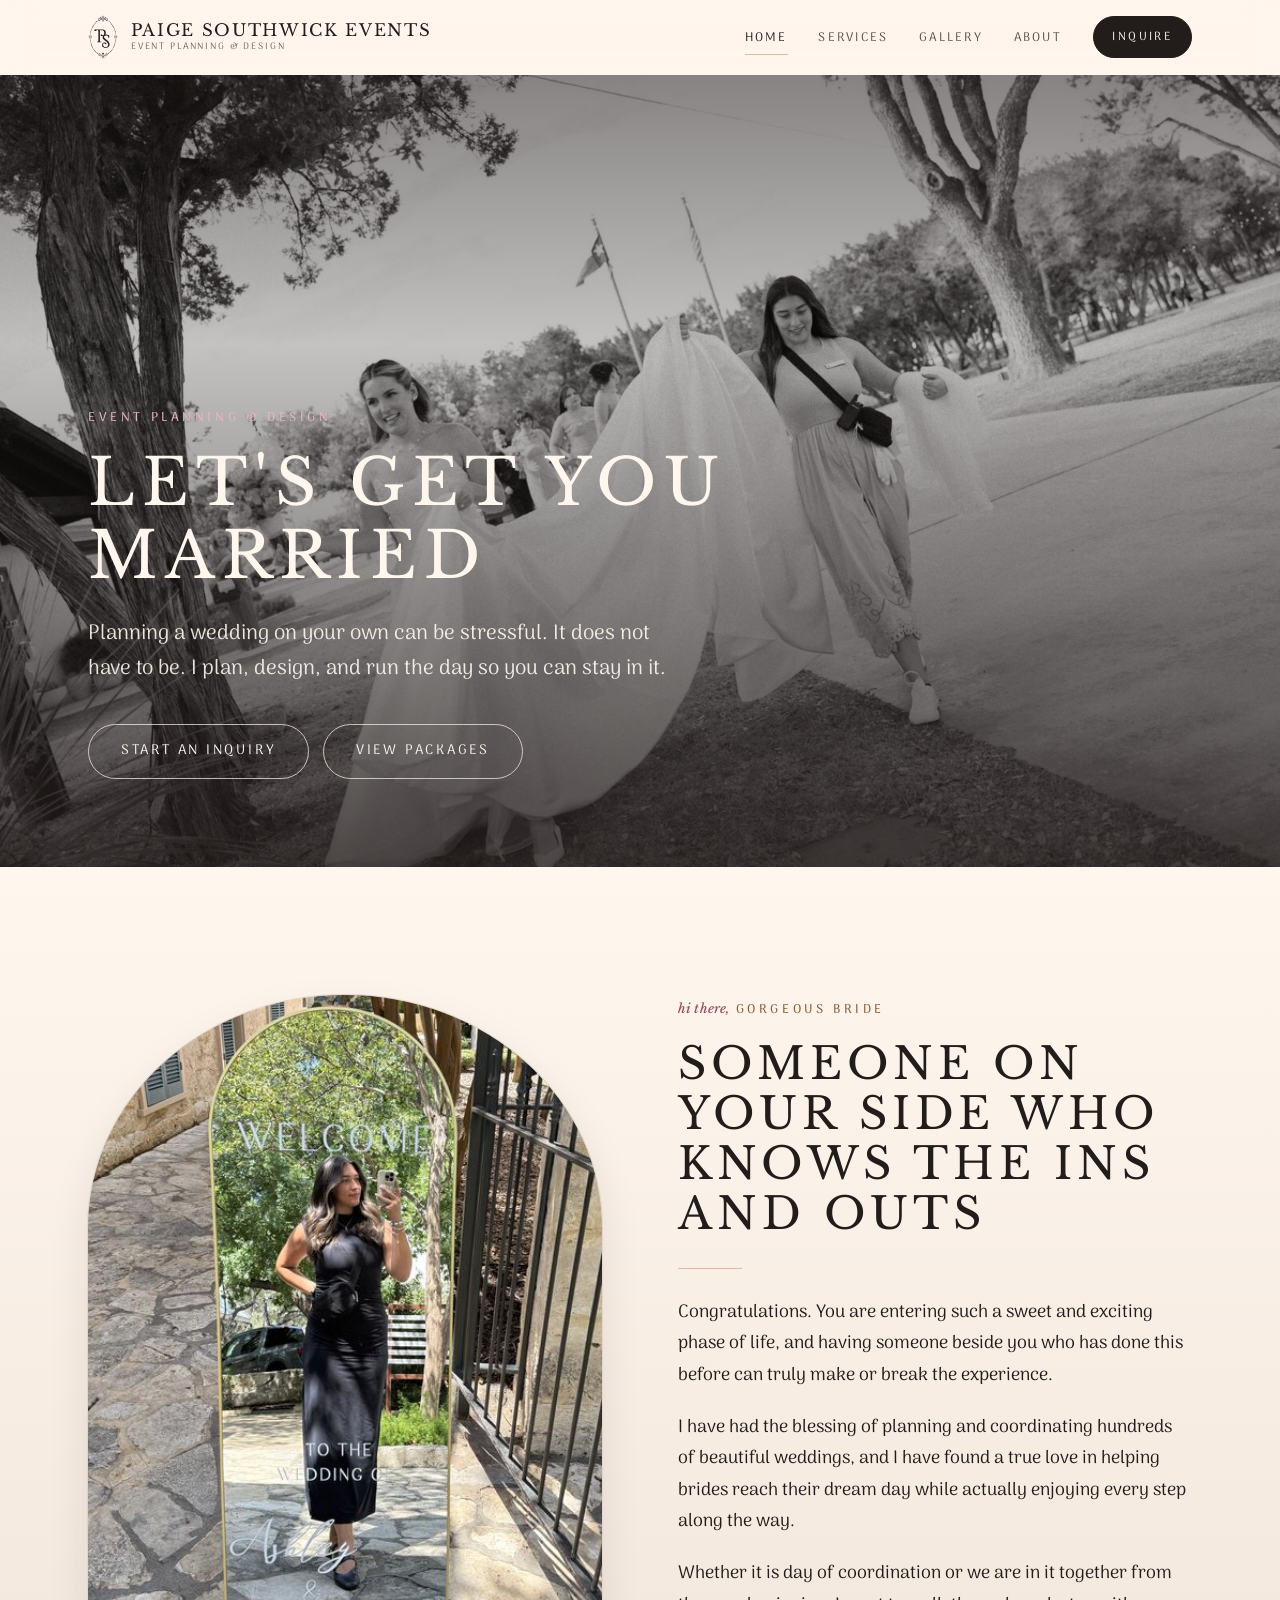
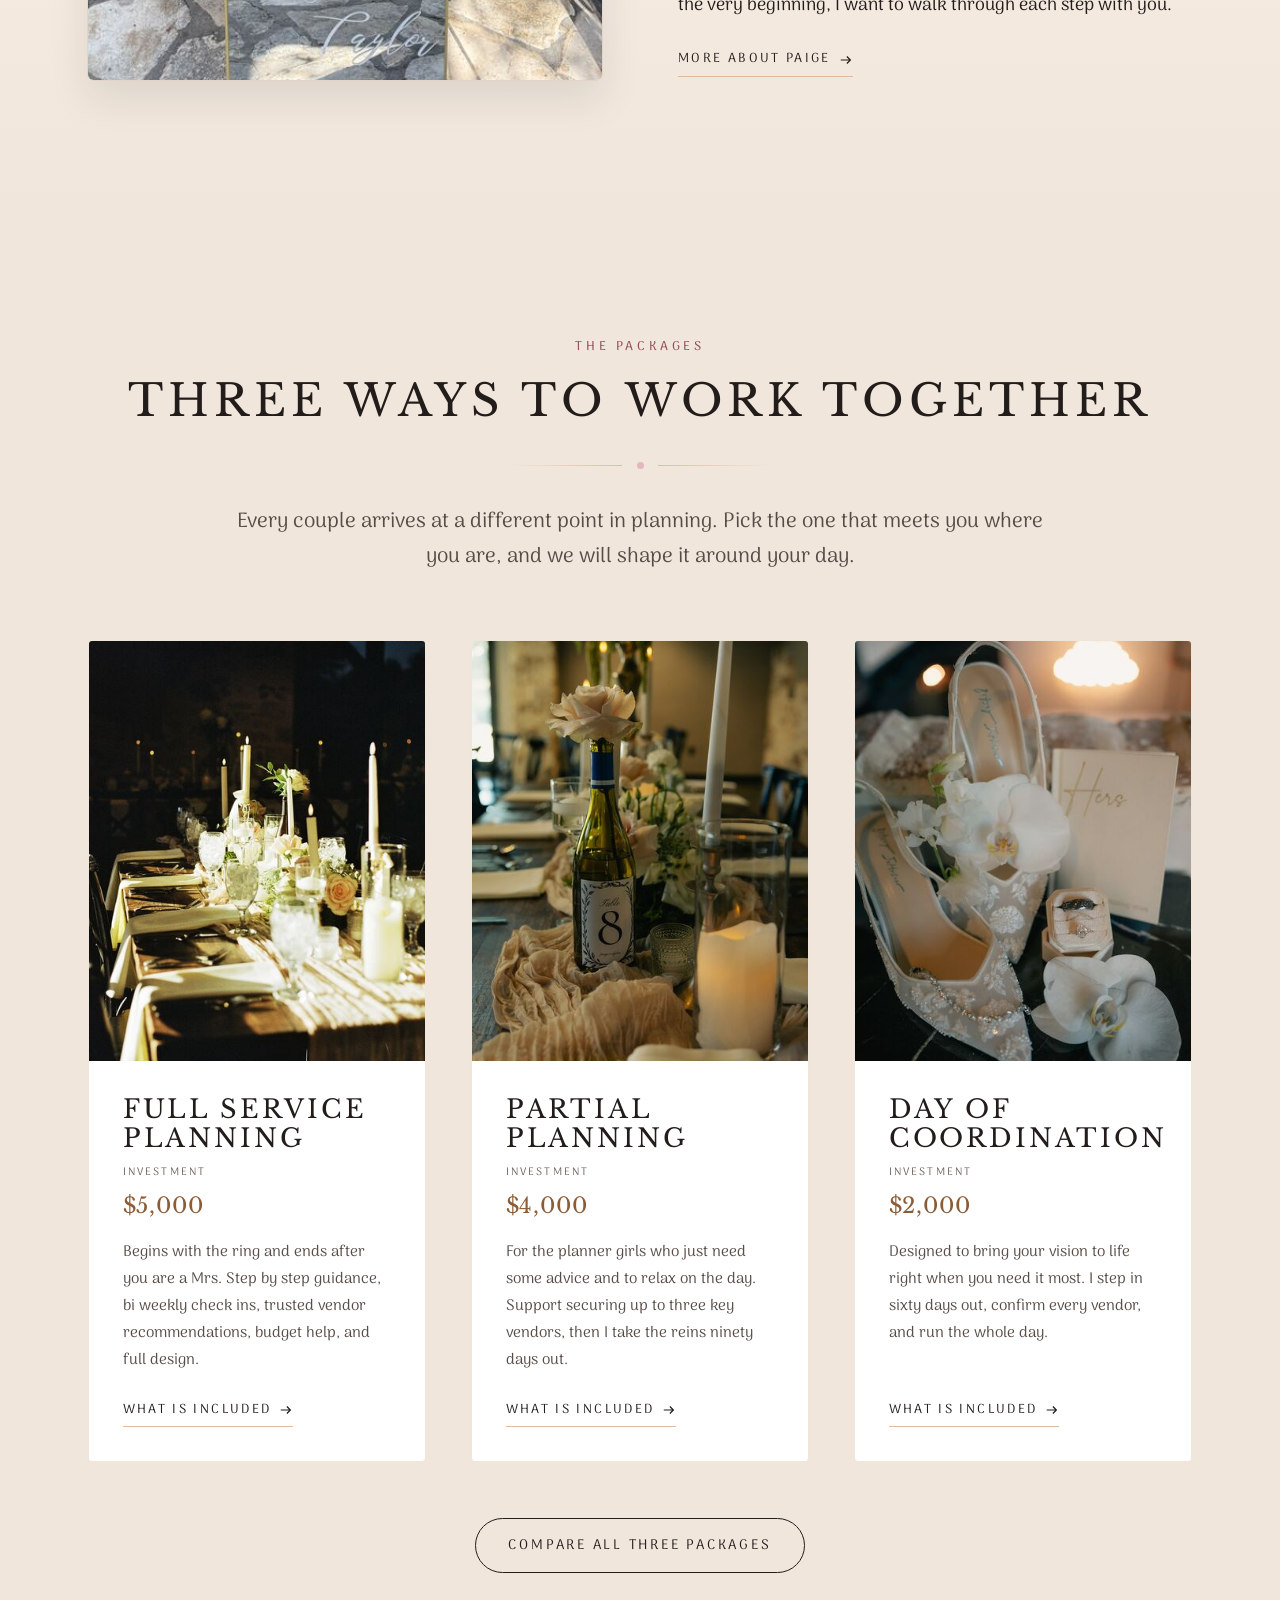
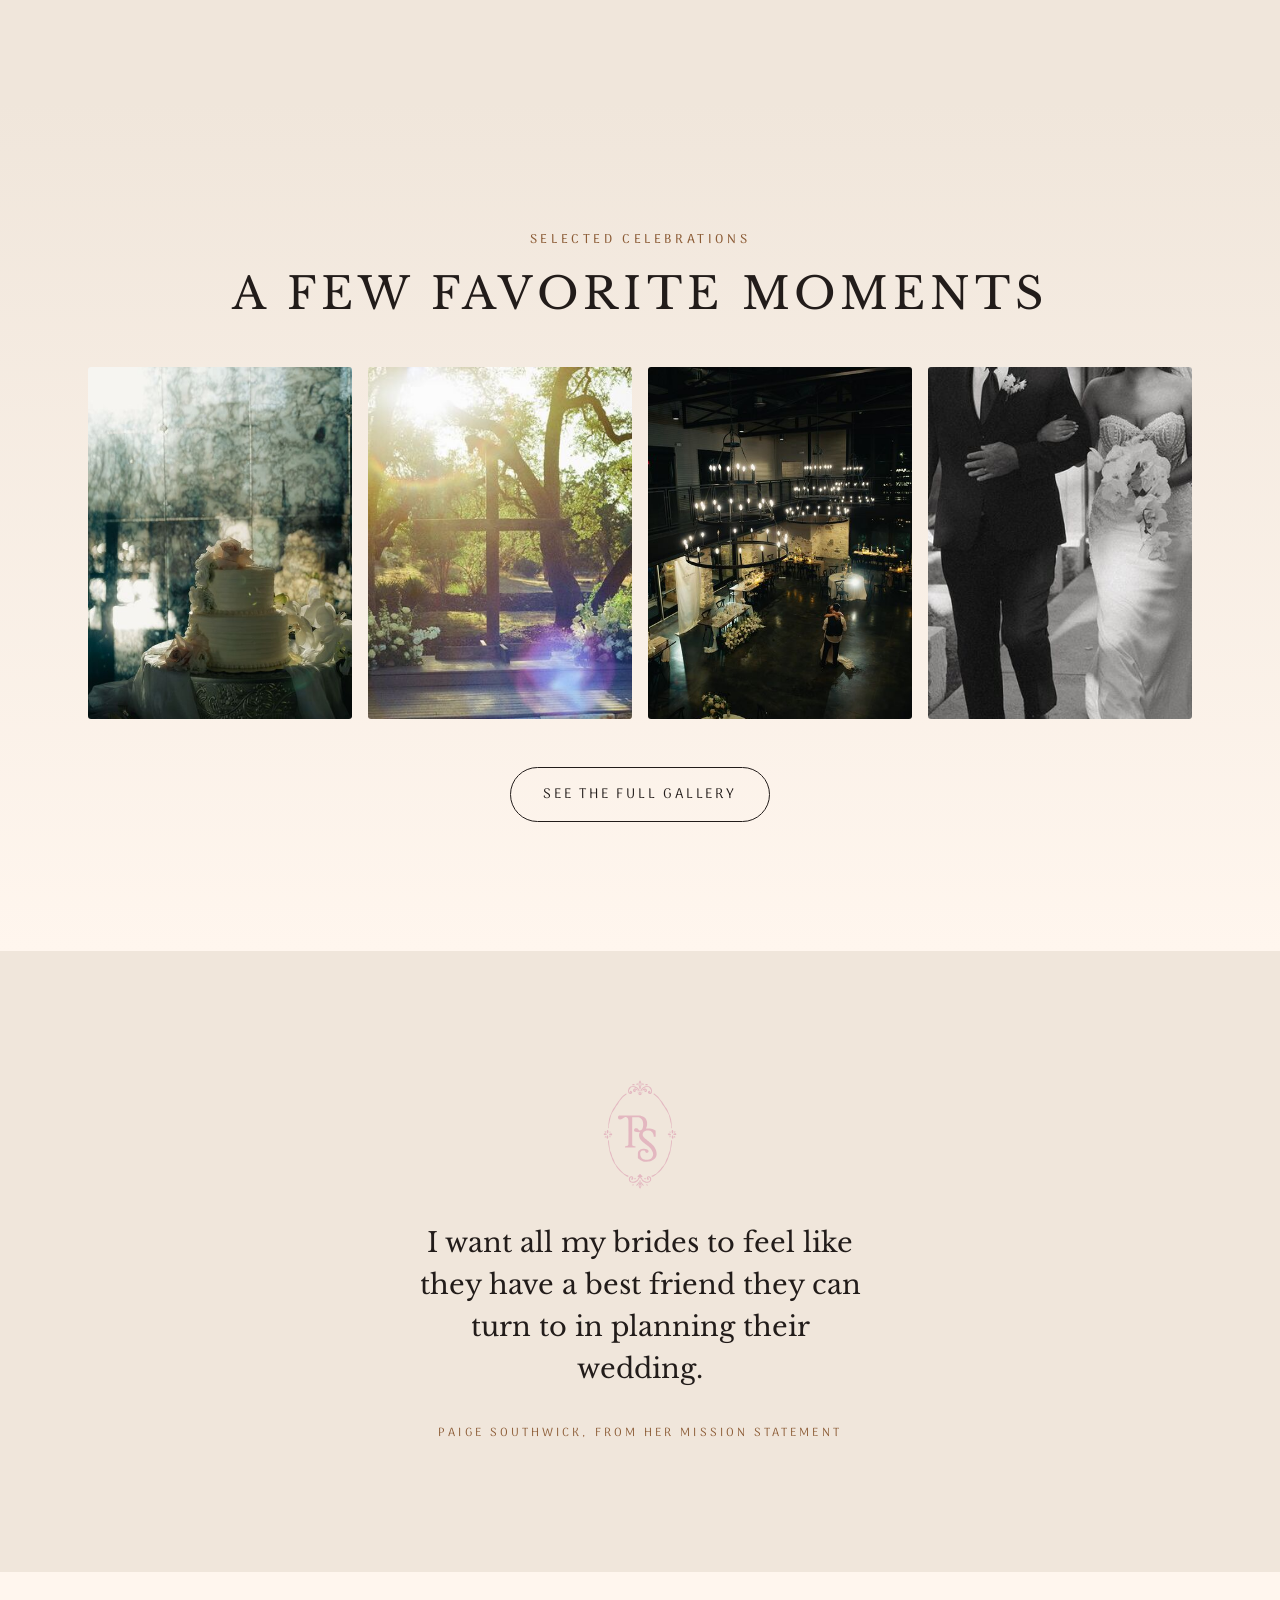
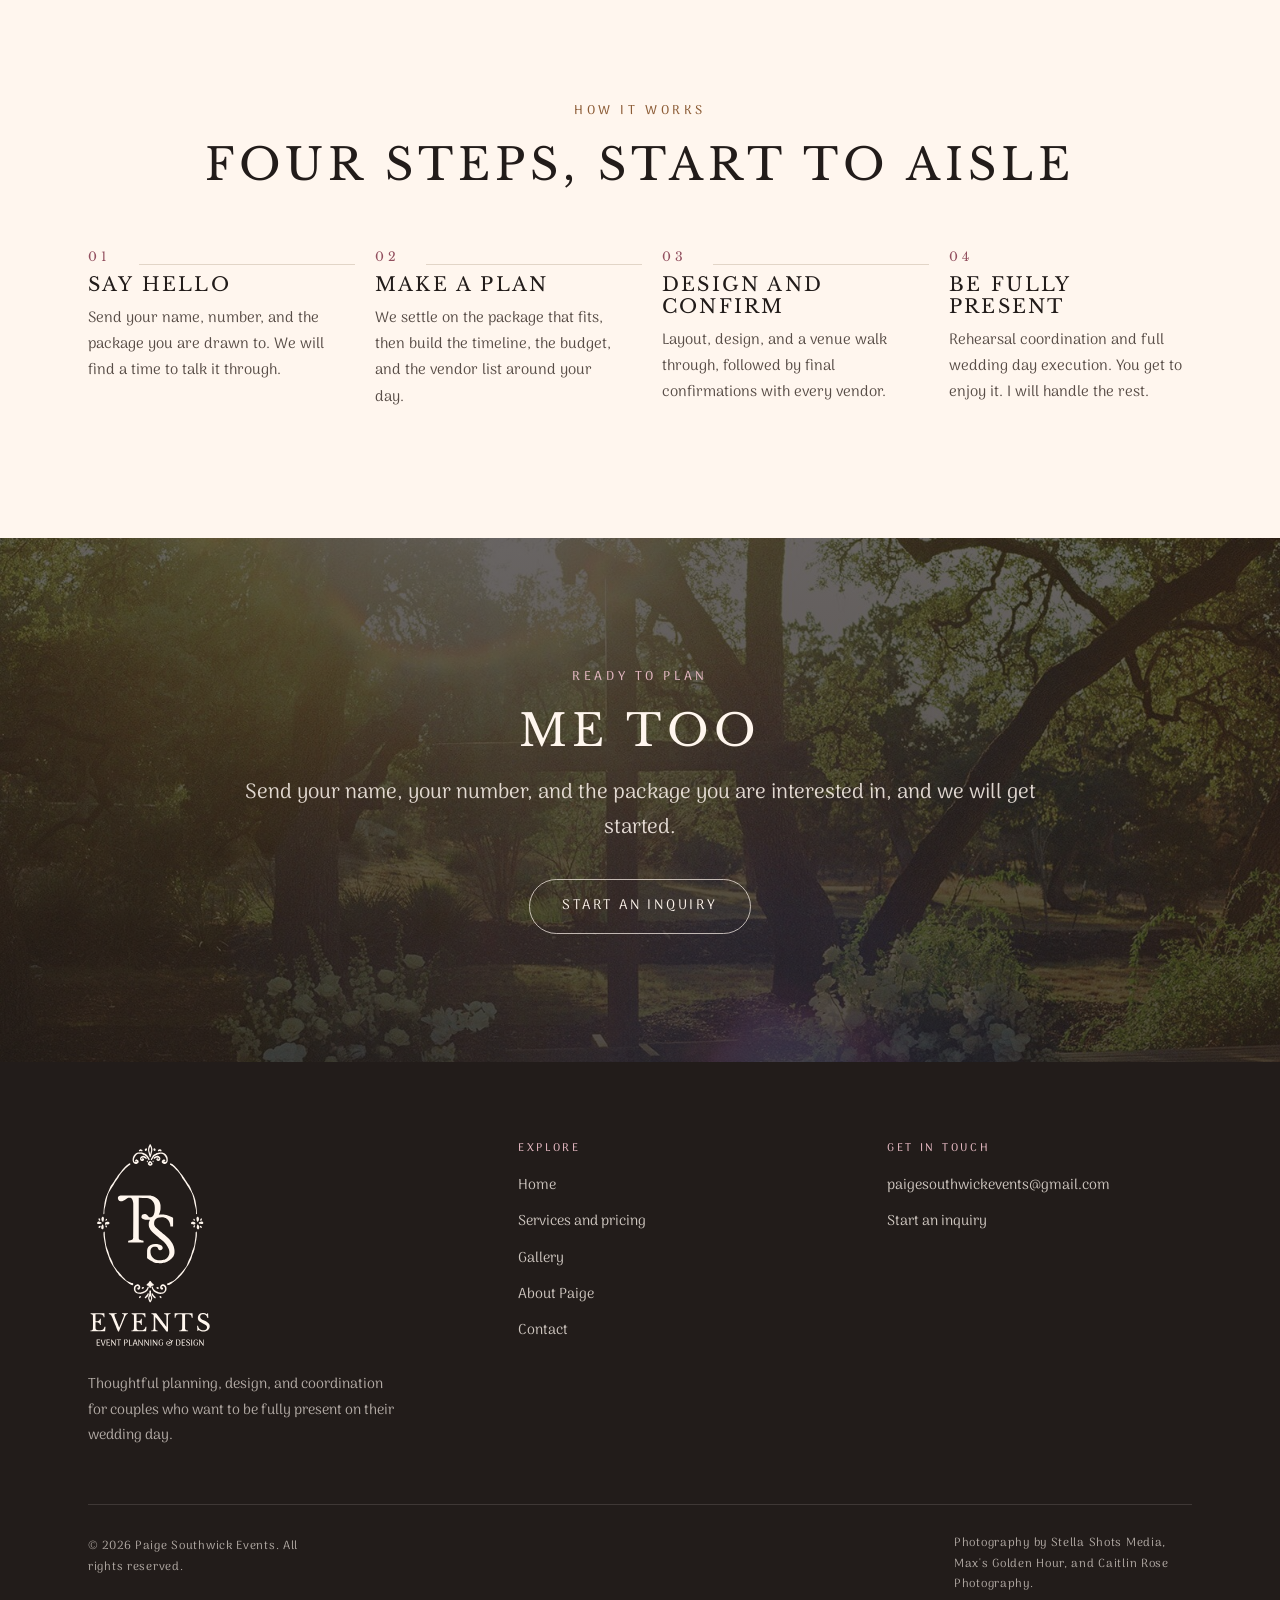
==== index.html @ b6dd8f96 "Added the Claude implementation of the Paige Southwick Events website - Built five pages plus a 404 " ====
<!doctype html>
<html lang="en" class="no-js">
<head>
<meta charset="utf-8">
<meta name="viewport" content="width=device-width, initial-scale=1">
<title>Paige Southwick Events | Wedding Planning and Design</title>
<meta name="description" content="Wedding planning, design, and day of coordination with Paige Southwick. Full service, partial planning, and day of packages for couples who want to be fully present on their wedding day.">
<meta name="theme-color" content="#FFF6EE">
<link rel="canonical" href="https://sundevilthor.github.io/paige-southwick-events-v2/">
<meta property="og:type" content="website">
<meta property="og:site_name" content="Paige Southwick Events">
<meta property="og:url" content="https://sundevilthor.github.io/paige-southwick-events-v2/">
<meta property="og:title" content="Paige Southwick Events | Wedding Planning and Design">
<meta property="og:description" content="Wedding planning, design, and day of coordination for couples who want to be fully present on their wedding day.">
<meta property="og:image" content="https://sundevilthor.github.io/paige-southwick-events-v2/assets/brand/og.png">
<meta property="og:image:width" content="1200">
<meta property="og:image:height" content="630">
<meta name="twitter:card" content="summary_large_image">
<link rel="icon" href="assets/brand/favicon.svg" type="image/svg+xml">
<link rel="alternate icon" href="assets/brand/favicon.ico" sizes="16x16 32x32 48x48">
<link rel="apple-touch-icon" href="assets/brand/apple-touch-icon.png">
<link rel="manifest" href="site.webmanifest">
<link rel="preconnect" href="https://fonts.googleapis.com">
<link rel="preconnect" href="https://fonts.gstatic.com" crossorigin>
<link rel="stylesheet" href="https://fonts.googleapis.com/css2?family=Arima:wght@300;400;500;600&amp;family=Libre+Baskerville:ital,wght@0,400;0,700;1,400&amp;display=swap">
<link rel="stylesheet" href="css/styles.css">
<script>document.documentElement.classList.remove('no-js');</script>
</head>
<body>
<a class="skip-link" href="#main">Skip to content</a>

<header class="site-header">
  <div class="wrap site-header__inner">
    <a class="brand" href="index.html">
      <span class="brand__mark logo-mark" aria-hidden="true"></span>
      <span class="brand__text">
        <span class="brand__name">Paige Southwick Events</span>
        <span class="brand__tag">Event Planning &amp; Design</span>
      </span>
    </a>
    <button class="nav-toggle" type="button" aria-expanded="false" aria-controls="primary-nav" aria-label="Open menu">
      <span class="nav-toggle__bars" aria-hidden="true"></span>
    </button>
    <nav class="nav" id="primary-nav" aria-label="Primary">
      <ul class="nav__list">
        <li><a class="nav__link" href="index.html" aria-current="page">Home</a></li>
        <li><a class="nav__link" href="services.html">Services</a></li>
        <li><a class="nav__link" href="gallery.html">Gallery</a></li>
        <li><a class="nav__link" href="about.html">About</a></li>
      </ul>
      <a class="btn btn--sm nav__cta" href="contact.html">Inquire</a>
    </nav>
  </div>
</header>

<main id="main">

  <section class="hero hero--full">
    <img class="hero__media" src="assets/img/bride-train-bw-1600.jpg"
         srcset="assets/img/bride-train-bw-1000.jpg 1000w, assets/img/bride-train-bw-1600.jpg 1600w"
         sizes="100vw" width="1600" height="1201" fetchpriority="high"
         alt="Paige carrying the train of a bride's gown as she walks toward her ceremony">
    <span class="hero__scrim" aria-hidden="true"></span>
    <div class="wrap hero__inner">
      <p class="eyebrow hero__eyebrow">Event Planning &amp; Design</p>
      <h1 class="display h-xl hero__title">Let's get you married</h1>
      <p class="lede hero__lede">Planning a wedding on your own can be stressful. It does not have to be. I plan, design, and run the day so you can stay in it.</p>
      <div class="hero__actions">
        <a class="btn btn--light" href="contact.html">Start an inquiry</a>
        <a class="btn btn--light" href="services.html">View packages</a>
      </div>
    </div>
  </section>

  <section class="section blend-down">
    <div class="wrap split">
      <div class="split__media reveal">
        <div class="arch arch--framed" style="aspect-ratio: 3 / 4;">
          <img src="assets/img/paige-welcome-sign-1000.jpg"
               srcset="assets/img/paige-welcome-sign-640.jpg 640w, assets/img/paige-welcome-sign-1000.jpg 1000w"
               sizes="(max-width: 900px) 92vw, 44vw" width="1200" height="1600" loading="lazy"
               alt="Paige beside a mirrored wedding welcome sign at a stone venue entrance">
        </div>
      </div>
      <div class="split__body reveal" data-delay="1">
        <p class="eyebrow"><span class="script">hi there,</span> gorgeous bride</p>
        <h2 class="display h-lg">Someone on your side who knows the ins and outs</h2>
        <hr class="rule">
        <p>Congratulations. You are entering such a sweet and exciting phase of life, and having someone beside you who has done this before can truly make or break the experience.</p>
        <p>I have had the blessing of planning and coordinating hundreds of beautiful weddings, and I have found a true love in helping brides reach their dream day while actually enjoying every step along the way.</p>
        <p>Whether it is day of coordination or we are in it together from the very beginning, I want to walk through each step with you.</p>
        <a class="link-arrow" href="about.html">
          More about Paige
          <svg viewBox="0 0 16 16" fill="none" stroke="currentColor" stroke-width="1.4" aria-hidden="true"><path d="M2 8h11M9 4l4 4-4 4"/></svg>
        </a>
      </div>
    </div>
  </section>

  <section class="section bg-cream" aria-labelledby="services-heading">
    <div class="wrap">
      <div class="center reveal">
        <p class="eyebrow eyebrow--blush">The packages</p>
        <h2 class="display h-lg" id="services-heading">Three ways to work together</h2>
        <div class="ornament" aria-hidden="true"><span></span></div>
        <p class="lede measure">Every couple arrives at a different point in planning. Pick the one that meets you where you are, and we will shape it around your day.</p>
      </div>

      <div class="grid grid--3" style="margin-top: clamp(2.5rem, 5vw, 4rem);">

        <article class="service-card reveal">
          <div class="service-card__media">
            <img src="assets/img/candlelit-head-table-640.jpg"
                 srcset="assets/img/candlelit-head-table-640.jpg 640w, assets/img/candlelit-head-table-1000.jpg 1000w"
                 sizes="(max-width: 620px) 92vw, (max-width: 900px) 46vw, 30vw" width="1061" height="1600" loading="lazy"
                 alt="A long reception table lit with taper candles and set with gold and ivory details">
          </div>
          <div class="service-card__body">
            <h3 class="display h-md service-card__title">Full Service Planning</h3>
            <p class="service-card__price"><small>Investment</small>$5,000</p>
            <p class="service-card__text">Begins with the ring and ends after you are a Mrs. Step by step guidance, bi weekly check ins, trusted vendor recommendations, budget help, and full design.</p>
            <a class="link-arrow service-card__link" href="services.html#full-service">
              What is included
              <svg viewBox="0 0 16 16" fill="none" stroke="currentColor" stroke-width="1.4" aria-hidden="true"><path d="M2 8h11M9 4l4 4-4 4"/></svg>
            </a>
          </div>
        </article>

        <article class="service-card reveal" data-delay="1">
          <div class="service-card__media">
            <img src="assets/img/reception-tablescape-640.jpg"
                 srcset="assets/img/reception-tablescape-640.jpg 640w, assets/img/reception-tablescape-1000.jpg 1000w"
                 sizes="(max-width: 620px) 92vw, (max-width: 900px) 46vw, 30vw" width="1067" height="1600" loading="lazy"
                 alt="A reception table with a gold runner, taper candles, and a numbered table sign">
          </div>
          <div class="service-card__body">
            <h3 class="display h-md service-card__title">Partial Planning</h3>
            <p class="service-card__price"><small>Investment</small>$4,000</p>
            <p class="service-card__text">For the planner girls who just need some advice and to relax on the day. Support securing up to three key vendors, then I take the reins ninety days out.</p>
            <a class="link-arrow service-card__link" href="services.html#partial">
              What is included
              <svg viewBox="0 0 16 16" fill="none" stroke="currentColor" stroke-width="1.4" aria-hidden="true"><path d="M2 8h11M9 4l4 4-4 4"/></svg>
            </a>
          </div>
        </article>

        <article class="service-card reveal" data-delay="2">
          <div class="service-card__media">
            <img src="assets/img/bridal-shoes-rings-640.jpg"
                 srcset="assets/img/bridal-shoes-rings-640.jpg 640w, assets/img/bridal-shoes-rings-1000.jpg 1000w"
                 sizes="(max-width: 620px) 92vw, (max-width: 900px) 46vw, 30vw" width="1067" height="1600" loading="lazy"
                 alt="Bridal heels, wedding rings, and white orchids styled for a detail photograph">
          </div>
          <div class="service-card__body">
            <h3 class="display h-md service-card__title">Day Of Coordination</h3>
            <p class="service-card__price"><small>Investment</small>$2,000</p>
            <p class="service-card__text">Designed to bring your vision to life right when you need it most. I step in sixty days out, confirm every vendor, and run the whole day.</p>
            <a class="link-arrow service-card__link" href="services.html#day-of">
              What is included
              <svg viewBox="0 0 16 16" fill="none" stroke="currentColor" stroke-width="1.4" aria-hidden="true"><path d="M2 8h11M9 4l4 4-4 4"/></svg>
            </a>
          </div>
        </article>

      </div>

      <div class="center reveal" style="margin-top: clamp(2.5rem, 5vw, 3.5rem);">
        <a class="btn btn--ghost" href="services.html">Compare all three packages</a>
      </div>
    </div>
  </section>

  <section class="section blend-up" aria-labelledby="work-heading">
    <div class="wrap">
      <div class="center reveal">
        <p class="eyebrow">Selected celebrations</p>
        <h2 class="display h-lg" id="work-heading">A few favorite moments</h2>
      </div>
      <div class="strip reveal" style="margin-top: clamp(2rem, 4vw, 3rem);">
        <button class="gallery__item" type="button" data-lightbox="assets/img/wedding-cake-orchids-1600.jpg" data-caption="Tiered wedding cake dressed with orchids">
          <img src="assets/img/wedding-cake-orchids-640.jpg" width="1067" height="1600" loading="lazy" alt="Tiered wedding cake dressed with white orchids beside a window">
          <span class="gallery__caption">The cake</span>
        </button>
        <button class="gallery__item" type="button" data-lightbox="assets/img/ceremony-arch-goldenhour-1600.jpg" data-caption="Ceremony arch in golden afternoon light">
          <img src="assets/img/ceremony-arch-goldenhour-640.jpg" width="1600" height="1061" loading="lazy" alt="Floral ceremony arch under oak trees in golden afternoon light">
          <span class="gallery__caption">The ceremony</span>
        </button>
        <button class="gallery__item" type="button" data-lightbox="assets/img/venue-reception-overview-1600.jpg" data-caption="Reception hall set and waiting for guests">
          <img src="assets/img/venue-reception-overview-640.jpg" width="1067" height="1600" loading="lazy" alt="Reception hall from above, tables set and chandeliers lit before guests arrive">
          <span class="gallery__caption">The room</span>
        </button>
        <button class="gallery__item" type="button" data-lightbox="assets/img/aisle-processional-bw-1600.jpg" data-caption="Walking down the aisle, photographed in black and white">
          <img src="assets/img/aisle-processional-bw-640.jpg" width="1067" height="712" loading="lazy" alt="A bride walking down the aisle on her father's arm, in black and white">
          <span class="gallery__caption">The walk</span>
        </button>
      </div>
      <div class="center reveal" style="margin-top: clamp(2rem, 4vw, 3rem);">
        <a class="btn btn--ghost" href="gallery.html">See the full gallery</a>
      </div>
    </div>
  </section>

  <section class="section quote-band">
    <div class="wrap">
      <span class="quote-band__mark logo-mark" aria-hidden="true"></span>
      <blockquote class="reveal">
        <p>I want all my brides to feel like they have a best friend they can turn to in planning their wedding.</p>
      </blockquote>
      <cite class="reveal" data-delay="1">Paige Southwick, from her mission statement</cite>
    </div>
  </section>

  <section class="section" aria-labelledby="process-heading">
    <div class="wrap">
      <div class="center reveal">
        <p class="eyebrow">How it works</p>
        <h2 class="display h-lg" id="process-heading">Four steps, start to aisle</h2>
      </div>
      <ol class="steps steps--4" style="margin-top: clamp(2.5rem, 5vw, 3.5rem);">
        <li class="step reveal">
          <h3 class="display h-sm step__title">Say hello</h3>
          <p class="step__text">Send your name, number, and the package you are drawn to. We will find a time to talk it through.</p>
        </li>
        <li class="step reveal" data-delay="1">
          <h3 class="display h-sm step__title">Make a plan</h3>
          <p class="step__text">We settle on the package that fits, then build the timeline, the budget, and the vendor list around your day.</p>
        </li>
        <li class="step reveal" data-delay="2">
          <h3 class="display h-sm step__title">Design and confirm</h3>
          <p class="step__text">Layout, design, and a venue walk through, followed by final confirmations with every vendor.</p>
        </li>
        <li class="step reveal" data-delay="3">
          <h3 class="display h-sm step__title">Be fully present</h3>
          <p class="step__text">Rehearsal coordination and full wedding day execution. You get to enjoy it. I will handle the rest.</p>
        </li>
      </ol>
    </div>
  </section>

  <section class="cta-band">
    <img class="cta-band__media" src="assets/img/ceremony-arch-goldenhour-1600.jpg"
         width="1600" height="1061" loading="lazy" alt="">
    <div class="wrap center">
      <p class="eyebrow">Ready to plan</p>
      <h2 class="display h-lg">Me too</h2>
      <p class="lede measure" style="margin-top: 1.25rem;">Send your name, your number, and the package you are interested in, and we will get started.</p>
      <div style="margin-top: 2rem;">
        <a class="btn btn--light" href="contact.html">Start an inquiry</a>
      </div>
    </div>
  </section>

</main>

<footer class="site-footer">
  <div class="wrap">
    <div class="site-footer__top">
      <div>
        <span class="site-footer__lockup logo-lockup" role="img" aria-label="PS Events, Event Planning and Design"></span>
        <p>Thoughtful planning, design, and coordination for couples who want to be fully present on their wedding day.</p>
      </div>
      <div>
        <h3>Explore</h3>
        <ul>
          <li><a href="index.html">Home</a></li>
          <li><a href="services.html">Services and pricing</a></li>
          <li><a href="gallery.html">Gallery</a></li>
          <li><a href="about.html">About Paige</a></li>
          <li><a href="contact.html">Contact</a></li>
        </ul>
      </div>
      <div>
        <h3>Get in touch</h3>
        <ul>
          <li><a href="mailto:paigesouthwickevents@gmail.com?subject=Wedding%20inquiry">paigesouthwickevents@gmail.com</a></li>
          <li><a href="contact.html">Start an inquiry</a></li>
        </ul>
      </div>
    </div>
    <div class="site-footer__bottom">
      <p>&copy; <span data-year>2026</span> Paige Southwick Events. All rights reserved.</p>
      <p class="site-footer__credit">Photography by Stella Shots Media, Max's Golden Hour, and Caitlin Rose Photography.</p>
    </div>
  </div>
</footer>

<div class="lightbox" id="lightbox" role="dialog" aria-modal="true" aria-label="Photo viewer" aria-hidden="true">
  <button class="lightbox__btn lightbox__close" type="button" aria-label="Close photo viewer">
    <svg viewBox="0 0 20 20" fill="none" stroke="currentColor" stroke-width="1.5" aria-hidden="true"><path d="M4 4l12 12M16 4L4 16"/></svg>
  </button>
  <button class="lightbox__btn lightbox__prev" type="button" aria-label="Previous photo">
    <svg viewBox="0 0 20 20" fill="none" stroke="currentColor" stroke-width="1.5" aria-hidden="true"><path d="M12 3L5 10l7 7"/></svg>
  </button>
  <button class="lightbox__btn lightbox__next" type="button" aria-label="Next photo">
    <svg viewBox="0 0 20 20" fill="none" stroke="currentColor" stroke-width="1.5" aria-hidden="true"><path d="M8 3l7 7-7 7"/></svg>
  </button>
  <figure class="lightbox__figure">
    <img class="lightbox__img" alt="">
    <figcaption class="lightbox__caption">
      <span class="lightbox__caption-text"></span>
      <span class="lightbox__count"></span>
    </figcaption>
  </figure>
</div>

<script src="js/main.js" defer></script>
</body>
</html>
---- css/styles.css ----
/* ==========================================================================
   Paige Southwick Events
   Brand palette, type scale, and shared components.
   Palette and typography sampled from the supplied PS Events branding sheet.
   ========================================================================== */

:root {
  /* Brand palette, sampled directly from the branding sheet */
  --blush:        #E3B7C0;
  --sand:         #E0BAA1;
  --cream:        #F0E6DB;
  --ivory:        #FFF6EE;

  /* Derived tones. The blush and sand above are decorative only: these
     darker versions carry every piece of small text so it clears WCAG AA
     at 4.5:1 on both the ivory and cream backgrounds. */
  --blush-deep:   #93505F;
  --sand-deep:    #8C5C36;
  --ink:          #221C1A;
  --ink-soft:     #574C46;
  --ink-faint:    #6F625B;
  --line:         #E2D5C7;
  --line-soft:    #EFE5D9;

  --white:        #FFFFFF;
  --shadow-sm:    0 1px 2px rgba(34, 28, 26, .05), 0 4px 14px rgba(34, 28, 26, .05);
  --shadow-md:    0 8px 30px rgba(34, 28, 26, .09);
  --shadow-lg:    0 24px 60px rgba(34, 28, 26, .14);

  /* Type */
  --font-display: "Libre Baskerville", "Iowan Old Style", Georgia, "Times New Roman", serif;
  --font-body:    "Arima", "Avenir Next", "Segoe UI", system-ui, -apple-system, sans-serif;
  --track-display: .114em;   /* the branding sheet specifies 114 letter spacing */
  --track-eyebrow: .28em;

  /* Layout */
  --wrap:     1200px;
  --wrap-narrow: 780px;
  --gutter:   clamp(1.25rem, 4vw, 3rem);
  --section-y: clamp(4.5rem, 10vw, 9rem);
  --radius-arch: 50% 50% 6px 6px / 34% 34% 6px 6px;

  --ease: cubic-bezier(.22, .61, .36, 1);
}

/* --------------------------------------------------------------------------
   Reset and base
   -------------------------------------------------------------------------- */

*, *::before, *::after { box-sizing: border-box; }

html {
  scroll-behavior: smooth;
  scroll-padding-top: 6rem;
  -webkit-text-size-adjust: 100%;
}

body {
  margin: 0;
  background: var(--ivory);
  color: var(--ink);
  font-family: var(--font-body);
  font-size: clamp(1rem, .96rem + .22vw, 1.125rem);
  line-height: 1.75;
  font-weight: 400;
  -webkit-font-smoothing: antialiased;
  -moz-osx-font-smoothing: grayscale;
  overflow-x: hidden;
}

img, svg, video { display: block; max-width: 100%; }
img { height: auto; }

h1, h2, h3, h4 {
  font-family: var(--font-display);
  font-weight: 400;
  line-height: 1.18;
  margin: 0;
  color: var(--ink);
}

p { margin: 0 0 1.15em; }
p:last-child { margin-bottom: 0; }

a { color: inherit; }

ul, ol { margin: 0; padding: 0; }

:focus-visible {
  outline: 2px solid var(--blush-deep);
  outline-offset: 3px;
  border-radius: 3px;
}

::selection { background: var(--blush); color: var(--ink); }

/* --------------------------------------------------------------------------
   Utilities
   -------------------------------------------------------------------------- */

.wrap {
  width: 100%;
  max-width: var(--wrap);
  margin-inline: auto;
  padding-inline: var(--gutter);
}
.wrap--narrow { max-width: var(--wrap-narrow); }

.section { padding-block: var(--section-y); position: relative; }
.section--tight { padding-block: clamp(3rem, 6vw, 5rem); }

.bg-ivory { background: var(--ivory); }
.bg-cream { background: var(--cream); }
.bg-white { background: var(--white); }

/* Soft gradient blend between adjacent sections */
.blend-down { background: linear-gradient(180deg, var(--ivory) 0%, var(--cream) 100%); }
.blend-up   { background: linear-gradient(180deg, var(--cream) 0%, var(--ivory) 100%); }

.center { text-align: center; }
.measure { max-width: 62ch; }
.center .measure { margin-inline: auto; }

.sr-only {
  position: absolute; width: 1px; height: 1px;
  padding: 0; margin: -1px; overflow: hidden;
  clip: rect(0 0 0 0); clip-path: inset(50%); white-space: nowrap;
}

.skip-link {
  position: absolute; left: 50%; top: 0;
  transform: translate(-50%, -120%);
  z-index: 200;
  background: var(--ink); color: var(--ivory);
  padding: .75rem 1.5rem;
  font-family: var(--font-body);
  font-size: .85rem;
  letter-spacing: .12em; text-transform: uppercase;
  text-decoration: none;
  border-radius: 0 0 8px 8px;
  transition: transform .2s var(--ease);
}
.skip-link:focus { transform: translate(-50%, 0); }

/* --------------------------------------------------------------------------
   Type components
   -------------------------------------------------------------------------- */

.eyebrow {
  font-family: var(--font-body);
  font-size: clamp(.7rem, .66rem + .18vw, .8rem);
  letter-spacing: var(--track-eyebrow);
  text-transform: uppercase;
  color: var(--sand-deep);
  margin: 0 0 1.1rem;
  font-weight: 500;
}
.eyebrow--blush { color: var(--blush-deep); }

.display {
  font-family: var(--font-display);
  text-transform: uppercase;
  letter-spacing: var(--track-display);
  line-height: 1.14;
}

.h-xl { font-size: clamp(2rem, 1.3rem + 3.4vw, 4rem); }
.h-lg { font-size: clamp(1.6rem, 1.15rem + 2.2vw, 2.75rem); }
.h-md { font-size: clamp(1.25rem, 1.05rem + 1vw, 1.6rem); }
.h-sm { font-size: clamp(1.05rem, .98rem + .4vw, 1.2rem); }

.lede {
  font-size: clamp(1.08rem, 1rem + .45vw, 1.3rem);
  line-height: 1.7;
  color: var(--ink-soft);
}

.script {
  font-family: var(--font-display);
  font-style: italic;
  text-transform: none;
  letter-spacing: .01em;
  color: var(--blush-deep);
}

.rule {
  display: block;
  width: 64px; height: 1px;
  background: var(--sand);
  border: 0;
  margin: 1.75rem 0;
}
.center .rule, .rule--center { margin-inline: auto; }

/* Ornamental divider that echoes the logo florals */
.ornament {
  display: flex; align-items: center; justify-content: center;
  gap: .9rem; margin: 2.25rem auto;
  color: var(--sand);
}
.ornament::before, .ornament::after {
  content: ""; height: 1px; width: clamp(40px, 12vw, 110px);
  background: linear-gradient(90deg, transparent, var(--sand));
}
.ornament::after { background: linear-gradient(90deg, var(--sand), transparent); }
.ornament span {
  width: 7px; height: 7px; border-radius: 50%;
  background: var(--blush); flex: none;
}

/* --------------------------------------------------------------------------
   Buttons
   -------------------------------------------------------------------------- */

.btn {
  display: inline-flex; align-items: center; justify-content: center;
  gap: .6rem;
  font-family: var(--font-body);
  font-size: clamp(.78rem, .74rem + .16vw, .875rem);
  letter-spacing: .2em;
  text-transform: uppercase;
  text-decoration: none;
  padding: 1.05em 2.3em;
  border: 1px solid var(--ink);
  border-radius: 999px;
  background: var(--ink);
  color: var(--ivory);
  cursor: pointer;
  transition: background .28s var(--ease), color .28s var(--ease),
              border-color .28s var(--ease), transform .28s var(--ease),
              box-shadow .28s var(--ease);
}
.btn:hover {
  background: var(--blush-deep);
  border-color: var(--blush-deep);
  color: var(--white);
  transform: translateY(-2px);
  box-shadow: var(--shadow-md);
}
.btn:active { transform: translateY(0); }

.btn--ghost {
  background: transparent; color: var(--ink); border-color: var(--ink);
}
.btn--ghost:hover { background: var(--ink); border-color: var(--ink); color: var(--ivory); }

.btn--light {
  background: transparent; color: var(--ivory); border-color: rgba(255, 246, 238, .7);
}
.btn--light:hover { background: var(--ivory); border-color: var(--ivory); color: var(--ink); }

.btn--sm { padding: .8em 1.6em; font-size: .74rem; }

.link-arrow {
  display: inline-flex; align-items: center; gap: .5rem;
  font-family: var(--font-body);
  font-size: .82rem; letter-spacing: .18em; text-transform: uppercase;
  text-decoration: none;
  color: var(--ink);
  padding-bottom: .3rem;
  border-bottom: 1px solid var(--sand);
  transition: color .25s var(--ease), border-color .25s var(--ease), gap .25s var(--ease);
}
.link-arrow:hover { color: var(--blush-deep); border-color: var(--blush-deep); gap: .85rem; }
.link-arrow svg { width: 14px; height: 14px; flex: none; }

/* --------------------------------------------------------------------------
   Site header
   -------------------------------------------------------------------------- */

.site-header {
  position: sticky; top: 0; z-index: 100;
  background: rgba(255, 246, 238, .82);
  backdrop-filter: saturate(150%) blur(14px);
  -webkit-backdrop-filter: saturate(150%) blur(14px);
  border-bottom: 1px solid transparent;
  transition: border-color .3s var(--ease), background .3s var(--ease),
              box-shadow .3s var(--ease);
}
.site-header.is-stuck {
  border-bottom-color: var(--line-soft);
  box-shadow: 0 1px 20px rgba(34, 28, 26, .05);
}

.site-header__inner {
  display: flex; align-items: center; justify-content: space-between;
  gap: 1.5rem;
  min-height: 74px;
  transition: min-height .3s var(--ease);
}
.site-header.is-stuck .site-header__inner { min-height: 62px; }

.brand {
  display: inline-flex; align-items: center; gap: .8rem;
  text-decoration: none; color: var(--ink);
  flex: none;
}
.brand__mark { width: 30px; color: var(--ink); transition: color .3s var(--ease); }
.brand:hover .brand__mark { color: var(--blush-deep); }
.brand__text { display: flex; flex-direction: column; line-height: 1.1; }
.brand__name {
  font-family: var(--font-display);
  font-size: clamp(.92rem, .88rem + .2vw, 1.05rem);
  letter-spacing: .1em; text-transform: uppercase;
}
.brand__tag {
  font-family: var(--font-body);
  font-size: .58rem; letter-spacing: .2em; text-transform: uppercase;
  color: var(--ink-faint); margin-top: .18rem;
}

.nav { display: flex; align-items: center; gap: clamp(1.1rem, 2.4vw, 2.1rem); }
.nav__list { display: flex; align-items: center; gap: clamp(1.1rem, 2.4vw, 2.1rem); list-style: none; }
.nav__link {
  font-family: var(--font-body);
  font-size: .78rem; letter-spacing: .18em; text-transform: uppercase;
  text-decoration: none; color: var(--ink-soft);
  position: relative; padding-block: .4rem;
  transition: color .25s var(--ease);
  white-space: nowrap;
}
.nav__link::after {
  content: ""; position: absolute; left: 0; right: 0; bottom: 0;
  height: 1px; background: var(--blush-deep);
  transform: scaleX(0); transform-origin: left;
  transition: transform .3s var(--ease);
}
.nav__link:hover { color: var(--ink); }
.nav__link:hover::after { transform: scaleX(1); }
.nav__link[aria-current="page"] { color: var(--ink); }
.nav__link[aria-current="page"]::after { transform: scaleX(1); background: var(--sand); }

.nav__cta { flex: none; }

.nav-toggle {
  display: none;
  width: 44px; height: 44px;
  border: 1px solid var(--line);
  border-radius: 50%;
  background: transparent;
  cursor: pointer;
  padding: 0;
  align-items: center; justify-content: center;
  transition: border-color .25s var(--ease), background .25s var(--ease);
}
.nav-toggle:hover { border-color: var(--ink); }
.nav-toggle__bars { display: block; width: 17px; height: 11px; position: relative; }
.nav-toggle__bars::before, .nav-toggle__bars::after {
  content: ""; position: absolute; left: 0; right: 0; height: 1.4px;
  background: var(--ink);
  transition: transform .3s var(--ease), top .3s var(--ease), opacity .2s var(--ease);
}
.nav-toggle__bars::before { top: 0; }
.nav-toggle__bars::after  { top: 9.6px; }
.nav-toggle[aria-expanded="true"] .nav-toggle__bars::before { top: 5px; transform: rotate(45deg); }
.nav-toggle[aria-expanded="true"] .nav-toggle__bars::after  { top: 5px; transform: rotate(-45deg); }

@media (max-width: 880px) {
  .nav-toggle { display: inline-flex; }
  .nav {
    position: fixed; inset: 74px 0 auto 0;
    flex-direction: column; align-items: stretch;
    gap: 0;
    background: var(--ivory);
    border-bottom: 1px solid var(--line-soft);
    padding: 1rem var(--gutter) 2rem;
    box-shadow: var(--shadow-md);
    transform: translateY(-8px);
    opacity: 0; visibility: hidden; pointer-events: none;
    transition: opacity .25s var(--ease), transform .25s var(--ease), visibility .25s;
  }
  .nav.is-open { opacity: 1; visibility: visible; pointer-events: auto; transform: translateY(0); }
  .nav__list { flex-direction: column; align-items: stretch; gap: 0; }
  .nav__link {
    display: block; padding: 1rem 0;
    font-size: .9rem; letter-spacing: .16em;
    border-bottom: 1px solid var(--line-soft);
  }
  .nav__link::after { display: none; }
  .nav__link[aria-current="page"] { color: var(--blush-deep); }
  .nav__cta { margin-top: 1.5rem; align-self: flex-start; }
}

/* --------------------------------------------------------------------------
   Hero
   -------------------------------------------------------------------------- */

.hero { position: relative; isolation: isolate; overflow: hidden; }

.hero--full {
  min-height: min(88svh, 820px);
  display: grid; align-items: end;
  padding-block: clamp(4rem, 12vw, 8rem) clamp(3rem, 7vw, 5.5rem);
  color: var(--ivory);
}
.hero--full::before {
  content: ""; position: absolute; inset: 0; z-index: -1;
  background: var(--ink);
}
.hero__media {
  position: absolute; inset: 0; z-index: -1;
  width: 100%; height: 100%; object-fit: cover;
  opacity: .78;
}
.hero__scrim {
  position: absolute; inset: 0; z-index: -1;
  background:
    linear-gradient(180deg, rgba(34,28,26,.42) 0%, rgba(34,28,26,.06) 34%, rgba(34,28,26,.72) 100%);
}
.hero__inner { position: relative; }
.hero__title { color: var(--ivory); max-width: 16ch; }
.hero__eyebrow { color: var(--blush); }
.hero__lede { color: rgba(255,246,238,.9); max-width: 46ch; margin-top: 1.5rem; }
.hero__actions { display: flex; flex-wrap: wrap; gap: .85rem; margin-top: 2.25rem; }
.hero__credit {
  position: absolute; right: var(--gutter); bottom: 1rem;
  font-size: .62rem; letter-spacing: .14em; text-transform: uppercase;
  color: rgba(255,246,238,.55);
}

/* Compact page banner used on interior pages */
.page-hero {
  position: relative;
  padding-block: clamp(3.5rem, 8vw, 6.5rem);
  background: linear-gradient(180deg, var(--cream) 0%, var(--ivory) 100%);
  text-align: center;
  overflow: hidden;
}
.page-hero__mark {
  width: clamp(46px, 7vw, 62px);
  margin: 0 auto 1.5rem;
  color: var(--blush);
}
.page-hero__title { margin-inline: auto; }
.page-hero__lede { margin: 1.5rem auto 0; max-width: 56ch; }

/* --------------------------------------------------------------------------
   Arch frame, an echo of the oval in the PS mark
   -------------------------------------------------------------------------- */

.arch {
  position: relative;
  border-radius: var(--radius-arch);
  overflow: hidden;
  background: var(--cream);
}
.arch img { width: 100%; height: 100%; object-fit: cover; }
.arch--outline::after {
  content: ""; position: absolute; inset: 10px;
  border: 1px solid rgba(255, 246, 238, .55);
  border-radius: var(--radius-arch);
  pointer-events: none;
}
.arch--framed {
  padding: 0;
  box-shadow: 0 0 0 1px var(--line), 0 18px 40px rgba(34,28,26,.10);
}

/* --------------------------------------------------------------------------
   Grid helpers
   -------------------------------------------------------------------------- */

.grid { display: grid; gap: clamp(1.5rem, 3.5vw, 3rem); }
.grid--2 { grid-template-columns: repeat(2, 1fr); }
.grid--3 { grid-template-columns: repeat(3, 1fr); }
.grid--4 { grid-template-columns: repeat(4, 1fr); }

.split {
  display: grid;
  grid-template-columns: minmax(0, 1fr) minmax(0, 1fr);
  gap: clamp(2rem, 6vw, 5rem);
  align-items: center;
}
.split--media-right > .split__media { order: 2; }
.split--top { align-items: start; }
.split__body { max-width: 54ch; }

@media (max-width: 900px) {
  .grid--3, .grid--4 { grid-template-columns: repeat(2, 1fr); }
  .split { grid-template-columns: 1fr; }
  .split--media-right > .split__media { order: 0; }
}
@media (max-width: 620px) {
  .grid--2, .grid--3, .grid--4 { grid-template-columns: 1fr; }
}

/* --------------------------------------------------------------------------
   Service cards
   -------------------------------------------------------------------------- */

.service-card {
  display: flex; flex-direction: column;
  background: var(--white);
  border: 1px solid var(--line-soft);
  border-radius: 4px;
  overflow: hidden;
  transition: transform .4s var(--ease), box-shadow .4s var(--ease),
              border-color .4s var(--ease);
}
.service-card:hover {
  transform: translateY(-6px);
  box-shadow: var(--shadow-lg);
  border-color: var(--blush);
}
.service-card__media { aspect-ratio: 4 / 5; overflow: hidden; background: var(--cream); }
.service-card__media img {
  width: 100%; height: 100%; object-fit: cover;
  transition: transform 1.1s var(--ease);
}
.service-card:hover .service-card__media img { transform: scale(1.05); }
.service-card__body { padding: clamp(1.5rem, 3vw, 2.1rem); display: flex; flex-direction: column; flex: 1; }
.service-card__title { margin-bottom: .6rem; }
.service-card__price {
  font-family: var(--font-display);
  font-size: 1.35rem;
  color: var(--sand-deep);
  letter-spacing: .04em;
  margin-bottom: 1rem;
}
.service-card__price small {
  display: block;
  font-family: var(--font-body);
  font-size: .68rem; letter-spacing: .2em; text-transform: uppercase;
  color: var(--ink-faint); margin-bottom: .3rem;
}
.service-card__text { color: var(--ink-soft); font-size: .96rem; margin-bottom: 1.5rem; }
.service-card__link { margin-top: auto; align-self: flex-start; }

/* --------------------------------------------------------------------------
   Package detail blocks
   -------------------------------------------------------------------------- */

.package {
  padding-block: clamp(3rem, 7vw, 5rem);
  border-top: 1px solid var(--line-soft);
}
.package:first-of-type { border-top: 0; }
.package__grid {
  display: grid;
  grid-template-columns: minmax(0, 1.05fr) minmax(0, 1fr);
  gap: clamp(2rem, 6vw, 4.5rem);
  align-items: center;
}
.package--flip .package__media { order: 2; }
.package__index {
  font-family: var(--font-display);
  font-size: .8rem; letter-spacing: .3em;
  color: var(--blush-deep); margin-bottom: 1rem;
}
.package__price {
  display: flex; align-items: baseline; gap: .7rem; flex-wrap: wrap;
  margin: 1.5rem 0 1.75rem;
  padding-top: 1.5rem;
  border-top: 1px solid var(--line);
}
.package__price-label {
  font-family: var(--font-body);
  font-size: .68rem; letter-spacing: .24em; text-transform: uppercase;
  color: var(--ink-faint);
}
.package__price-value {
  font-family: var(--font-display);
  font-size: clamp(1.6rem, 1.3rem + 1.4vw, 2.2rem);
  color: var(--ink); letter-spacing: .03em;
}
.package__note { font-size: .88rem; color: var(--ink-faint); }

@media (max-width: 900px) {
  .package__grid { grid-template-columns: 1fr; }
  .package--flip .package__media { order: 0; }
}

/* --------------------------------------------------------------------------
   Feature lists
   -------------------------------------------------------------------------- */

.feature-list { list-style: none; display: grid; gap: 1.15rem; }
.feature-list li {
  position: relative;
  padding-left: 2.1rem;
  color: var(--ink-soft);
  font-size: .98rem;
  line-height: 1.65;
}
.feature-list li::before {
  content: "";
  position: absolute; left: 0; top: .62em;
  width: 9px; height: 9px;
  border-radius: 50%;
  background: var(--blush);
  box-shadow: 0 0 0 4px rgba(227, 183, 192, .25);
}
.feature-list strong { color: var(--ink); font-weight: 600; }

/* --------------------------------------------------------------------------
   Comparison table
   -------------------------------------------------------------------------- */

.table-scroll {
  overflow-x: auto;
  -webkit-overflow-scrolling: touch;
  border: 1px solid var(--line);
  border-radius: 4px;
  background: var(--white);
}
.compare {
  width: 100%;
  min-width: 640px;
  border-collapse: collapse;
  font-size: .93rem;
}
.compare caption {
  caption-side: top;
  text-align: left;
  padding: 1.25rem clamp(1rem, 3vw, 1.75rem);
  font-size: .72rem; letter-spacing: .22em; text-transform: uppercase;
  color: var(--ink-faint);
  border-bottom: 1px solid var(--line-soft);
}
.compare th, .compare td {
  padding: 1rem clamp(.75rem, 2vw, 1.4rem);
  text-align: left;
  vertical-align: middle;
  border-bottom: 1px solid var(--line-soft);
}
.compare thead th {
  background: var(--cream);
  font-family: var(--font-display);
  font-size: .82rem;
  letter-spacing: .1em;
  text-transform: uppercase;
  font-weight: 400;
  color: var(--ink);
  border-bottom: 1px solid var(--line);
}
.compare thead th span {
  display: block;
  font-family: var(--font-body);
  font-size: .72rem; letter-spacing: .12em;
  color: var(--sand-deep); margin-top: .35rem;
  text-transform: none;
}
.compare tbody th {
  font-family: var(--font-body);
  font-weight: 500;
  color: var(--ink);
  font-size: .92rem;
  width: 34%;
}
.compare td { text-align: center; color: var(--ink-soft); }
.compare tbody tr:last-child th, .compare tbody tr:last-child td { border-bottom: 0; }
.compare tbody tr:hover th, .compare tbody tr:hover td { background: rgba(240, 230, 219, .38); }

.mark-yes, .mark-no { display: inline-block; line-height: 1; }
.mark-yes { color: var(--blush-deep); font-size: 1.05rem; }
.mark-no  { color: var(--line); font-size: 1.05rem; }
.compare td small {
  display: block; font-size: .74rem; color: var(--ink-faint);
  letter-spacing: .02em; margin-top: .2rem;
}
.table-hint {
  font-size: .78rem; color: var(--ink-faint);
  margin-top: .9rem; letter-spacing: .04em;
}
@media (min-width: 760px) { .table-hint { display: none; } }

/* --------------------------------------------------------------------------
   Quote band
   -------------------------------------------------------------------------- */

.quote-band {
  background: var(--cream);
  text-align: center;
  position: relative;
  overflow: hidden;
}
.quote-band__mark {
  width: clamp(54px, 8vw, 76px);
  margin: 0 auto 2rem;
  color: var(--blush);
}
.quote-band blockquote {
  margin: 0;
  font-family: var(--font-display);
  font-size: clamp(1.1rem, .95rem + .95vw, 1.7rem);
  line-height: 1.55;
  color: var(--ink);
  max-width: 24ch;
  margin-inline: auto;
}
.quote-band blockquote p { margin-bottom: .8em; }
.quote-band--wide blockquote { max-width: 34ch; }
.quote-band cite {
  display: block;
  margin-top: 2rem;
  font-family: var(--font-body);
  font-style: normal;
  font-size: .74rem; letter-spacing: .26em; text-transform: uppercase;
  color: var(--sand-deep);
}

/* --------------------------------------------------------------------------
   Process steps
   -------------------------------------------------------------------------- */

.steps { list-style: none; display: grid; gap: clamp(1.75rem, 4vw, 2.75rem); counter-reset: step; }
.steps--4 { grid-template-columns: repeat(4, 1fr); }
@media (max-width: 940px) { .steps--4 { grid-template-columns: repeat(2, 1fr); } }
@media (max-width: 560px) { .steps--4 { grid-template-columns: 1fr; } }

.step { counter-increment: step; position: relative; padding-top: 1.75rem; }
.step::before {
  content: "0" counter(step);
  position: absolute; top: 0; left: 0;
  font-family: var(--font-display);
  font-size: .78rem; letter-spacing: .28em;
  color: var(--blush-deep);
}
.step::after {
  content: ""; position: absolute; top: 1.1rem; left: 3.2rem; right: -1.5rem;
  height: 1px; background: var(--line);
}
.steps--4 .step:last-child::after { display: none; }
@media (max-width: 940px) { .step::after { display: none; } }
.step__title { margin-bottom: .55rem; }
.step__text { font-size: .94rem; color: var(--ink-soft); }

/* --------------------------------------------------------------------------
   Gallery
   -------------------------------------------------------------------------- */

.gallery {
  columns: 3;
  column-gap: clamp(.75rem, 1.6vw, 1.25rem);
}
@media (max-width: 900px) { .gallery { columns: 2; } }
@media (max-width: 560px) { .gallery { columns: 1; } }

.gallery__item {
  break-inside: avoid;
  margin-bottom: clamp(.75rem, 1.6vw, 1.25rem);
  position: relative;
  display: block;
  width: 100%;
  padding: 0; border: 0;
  background: var(--cream);
  cursor: zoom-in;
  overflow: hidden;
  border-radius: 3px;
  -webkit-appearance: none; appearance: none;
  font: inherit; color: inherit; text-align: left;
}
.gallery__item img {
  width: 100%; height: auto; display: block;
  transition: transform .9s var(--ease), filter .5s var(--ease);
}
.gallery__item::after {
  content: ""; position: absolute; inset: 0;
  background: linear-gradient(180deg, rgba(34,28,26,0) 55%, rgba(34,28,26,.42) 100%);
  opacity: 0; transition: opacity .4s var(--ease);
}
.gallery__item:hover img, .gallery__item:focus-visible img { transform: scale(1.045); }
.gallery__item:hover::after, .gallery__item:focus-visible::after { opacity: 1; }
.gallery__caption {
  position: absolute; left: 1rem; right: 1rem; bottom: .9rem; z-index: 1;
  color: var(--ivory);
  font-size: .72rem; letter-spacing: .16em; text-transform: uppercase;
  opacity: 0; transform: translateY(6px);
  transition: opacity .4s var(--ease), transform .4s var(--ease);
}
.gallery__item:hover .gallery__caption,
.gallery__item:focus-visible .gallery__caption { opacity: 1; transform: translateY(0); }

/* Horizontal preview strip used on the home page */
.strip {
  display: grid;
  grid-template-columns: repeat(4, 1fr);
  gap: clamp(.6rem, 1.4vw, 1rem);
}
@media (max-width: 900px) { .strip { grid-template-columns: repeat(2, 1fr); } }
.strip .gallery__item { margin: 0; aspect-ratio: 3 / 4; }
.strip .gallery__item img { height: 100%; object-fit: cover; }

/* --------------------------------------------------------------------------
   Lightbox
   -------------------------------------------------------------------------- */

.lightbox {
  position: fixed; inset: 0; z-index: 300;
  display: none;
  align-items: center; justify-content: center;
  background: rgba(24, 19, 18, .94);
  padding: clamp(1rem, 4vw, 3rem);
  opacity: 0;
  transition: opacity .3s var(--ease);
}
.lightbox[open], .lightbox.is-open { display: flex; }
.lightbox.is-visible { opacity: 1; }

.lightbox__figure {
  margin: 0;
  max-width: min(1180px, 100%);
  max-height: 100%;
  display: flex; flex-direction: column; align-items: center; gap: 1rem;
}
.lightbox__img {
  max-width: 100%;
  max-height: calc(100svh - 11rem);
  width: auto; height: auto;
  object-fit: contain;
  border-radius: 3px;
  box-shadow: 0 30px 80px rgba(0,0,0,.5);
  background: rgba(255,246,238,.05);
}
.lightbox__caption {
  color: rgba(255, 246, 238, .82);
  font-size: .78rem; letter-spacing: .16em; text-transform: uppercase;
  text-align: center;
  max-width: 60ch;
}
.lightbox__count {
  display: block; margin-top: .5rem;
  color: rgba(255, 246, 238, .45);
  font-size: .7rem; letter-spacing: .22em;
}

.lightbox__btn {
  position: absolute;
  width: 48px; height: 48px;
  border-radius: 50%;
  border: 1px solid rgba(255, 246, 238, .28);
  background: rgba(34, 28, 26, .45);
  color: var(--ivory);
  cursor: pointer;
  display: inline-flex; align-items: center; justify-content: center;
  transition: background .25s var(--ease), border-color .25s var(--ease), transform .25s var(--ease);
  padding: 0;
}
.lightbox__btn:hover { background: var(--ivory); color: var(--ink); border-color: var(--ivory); }
.lightbox__btn svg { width: 18px; height: 18px; }
.lightbox__close { top: clamp(1rem, 3vw, 2rem); right: clamp(1rem, 3vw, 2rem); }
.lightbox__prev  { left: clamp(.5rem, 2.5vw, 2rem);  top: 50%; transform: translateY(-50%); }
.lightbox__next  { right: clamp(.5rem, 2.5vw, 2rem); top: 50%; transform: translateY(-50%); }
.lightbox__prev:hover, .lightbox__next:hover { transform: translateY(-50%) scale(1.06); }

body.is-locked { overflow: hidden; }

@media (max-width: 620px) {
  .lightbox__prev { left: .5rem; }
  .lightbox__next { right: .5rem; }
  .lightbox__btn { width: 42px; height: 42px; }
}

/* --------------------------------------------------------------------------
   FAQ
   -------------------------------------------------------------------------- */

.faq { display: grid; gap: 0; max-width: 780px; margin-inline: auto; }
.faq__item {
  border-bottom: 1px solid var(--line-soft);
}
.faq__item:first-child { border-top: 1px solid var(--line-soft); }
.faq__q {
  display: flex; align-items: flex-start; justify-content: space-between;
  gap: 1.5rem;
  padding: 1.5rem 0;
  cursor: pointer;
  list-style: none;
  font-family: var(--font-display);
  font-size: clamp(1rem, .95rem + .3vw, 1.12rem);
  line-height: 1.45;
  color: var(--ink);
  transition: color .25s var(--ease);
}
.faq__q::-webkit-details-marker { display: none; }
.faq__q:hover { color: var(--blush-deep); }
.faq__icon {
  flex: none; width: 22px; height: 22px; margin-top: .25rem;
  position: relative;
}
.faq__icon::before, .faq__icon::after {
  content: ""; position: absolute; inset: 50% 0 auto 0;
  height: 1.2px; background: var(--sand-deep);
  transition: transform .3s var(--ease), opacity .3s var(--ease);
}
.faq__icon::after { transform: rotate(90deg); }
.faq__item[open] .faq__icon::after { transform: rotate(0deg); opacity: 0; }
.faq__a {
  padding: 0 0 1.6rem;
  color: var(--ink-soft);
  font-size: .96rem;
  max-width: 62ch;
}

/* --------------------------------------------------------------------------
   Inquiry composer
   -------------------------------------------------------------------------- */

.inquiry {
  background: var(--white);
  border: 1px solid var(--line-soft);
  border-radius: 4px;
  padding: clamp(1.5rem, 4vw, 2.75rem);
  box-shadow: var(--shadow-sm);
}
.field { display: grid; gap: .5rem; margin-bottom: 1.35rem; }
.field label {
  font-family: var(--font-body);
  font-size: .7rem; letter-spacing: .2em; text-transform: uppercase;
  color: var(--ink-faint);
}
.field input, .field select, .field textarea {
  font-family: var(--font-body);
  font-size: 1rem;
  color: var(--ink);
  background: var(--ivory);
  border: 1px solid var(--line);
  border-radius: 3px;
  padding: .85rem 1rem;
  width: 100%;
  transition: border-color .25s var(--ease), box-shadow .25s var(--ease), background .25s var(--ease);
}
.field textarea { resize: vertical; min-height: 120px; line-height: 1.6; }
.field input:focus, .field select:focus, .field textarea:focus {
  outline: none;
  border-color: var(--blush-deep);
  background: var(--white);
  box-shadow: 0 0 0 3px rgba(227, 183, 192, .3);
}
.field select {
  appearance: none;
  background-image: url("data:image/svg+xml,%3Csvg xmlns='http://www.w3.org/2000/svg' viewBox='0 0 12 8' fill='none' stroke='%23574C46' stroke-width='1.3'%3E%3Cpath d='M1 1.5 6 6.5 11 1.5'/%3E%3C/svg%3E");
  background-repeat: no-repeat;
  background-position: right 1rem center;
  background-size: 12px;
  padding-right: 2.6rem;
}
.field-row { display: grid; grid-template-columns: 1fr 1fr; gap: 1.35rem; }
@media (max-width: 560px) { .field-row { grid-template-columns: 1fr; } }

.inquiry__actions {
  display: flex; flex-wrap: wrap; align-items: center; gap: 1rem;
  margin-top: .5rem;
}
.inquiry__hint {
  font-size: .82rem; color: var(--ink-faint); margin: 0;
  flex: 1 1 240px; min-width: 0;
}

.contact-card {
  background: var(--cream);
  border-radius: 4px;
  padding: clamp(1.5rem, 4vw, 2.25rem);
}
.contact-card__label {
  font-size: .68rem; letter-spacing: .24em; text-transform: uppercase;
  color: var(--ink-faint); margin-bottom: .5rem;
}
.contact-card a {
  font-family: var(--font-display);
  font-size: clamp(.95rem, .88rem + .4vw, 1.15rem);
  color: var(--ink);
  text-decoration: none;
  border-bottom: 1px solid var(--sand);
  word-break: break-word;
  transition: color .25s var(--ease), border-color .25s var(--ease);
}
.contact-card a:hover { color: var(--blush-deep); border-color: var(--blush-deep); }

/* --------------------------------------------------------------------------
   Call to action band
   -------------------------------------------------------------------------- */

.cta-band {
  position: relative; isolation: isolate; overflow: hidden;
  color: var(--ivory);
  text-align: center;
  padding-block: clamp(4.5rem, 10vw, 8rem);
}
.cta-band__media {
  position: absolute; inset: 0; z-index: -2;
  width: 100%; height: 100%; object-fit: cover;
}
.cta-band::before {
  content: ""; position: absolute; inset: 0; z-index: -1;
  background: linear-gradient(180deg, rgba(34,28,26,.68), rgba(34,28,26,.78));
}
.cta-band h2 { color: var(--ivory); }
.cta-band p { color: rgba(255, 246, 238, .85); }
.cta-band .eyebrow { color: var(--blush); }

/* --------------------------------------------------------------------------
   Footer
   -------------------------------------------------------------------------- */

.site-footer {
  background: var(--ink);
  color: rgba(255, 246, 238, .74);
  padding-block: clamp(3.5rem, 7vw, 5rem) 2rem;
  font-size: .9rem;
}
.site-footer__top {
  display: grid;
  grid-template-columns: minmax(0, 1.2fr) minmax(0, 1fr) minmax(0, 1fr);
  gap: clamp(2rem, 5vw, 4rem);
  padding-bottom: clamp(2.5rem, 5vw, 3.5rem);
  border-bottom: 1px solid rgba(255, 246, 238, .13);
}
@media (max-width: 820px) { .site-footer__top { grid-template-columns: 1fr 1fr; } }
@media (max-width: 560px) { .site-footer__top { grid-template-columns: 1fr; } }

.site-footer__lockup { width: clamp(96px, 14vw, 124px); color: var(--ivory); margin-bottom: 1.5rem; }
.site-footer p { color: rgba(255, 246, 238, .66); max-width: 34ch; }
.site-footer h3 {
  font-family: var(--font-body);
  font-size: .7rem; letter-spacing: .24em; text-transform: uppercase;
  color: var(--blush);
  margin-bottom: 1.1rem;
  font-weight: 500;
}
.site-footer ul { list-style: none; display: grid; gap: .7rem; }
.site-footer a {
  color: rgba(255, 246, 238, .78);
  text-decoration: none;
  transition: color .25s var(--ease);
  word-break: break-word;
}
.site-footer a:hover { color: var(--blush); }
.site-footer__bottom {
  display: flex; flex-wrap: wrap; gap: 1rem 2rem;
  justify-content: space-between; align-items: center;
  padding-top: 1.75rem;
  font-size: .74rem;
  letter-spacing: .06em;
  color: rgba(255, 246, 238, .45);
}
.site-footer__credit { max-width: 62ch; }

/* --------------------------------------------------------------------------
   Scroll reveal
   -------------------------------------------------------------------------- */

.reveal {
  opacity: 0;
  transform: translateY(22px);
  transition: opacity .8s var(--ease), transform .8s var(--ease);
  will-change: opacity, transform;
}
.reveal.is-visible { opacity: 1; transform: none; }
.reveal[data-delay="1"] { transition-delay: .09s; }
.reveal[data-delay="2"] { transition-delay: .18s; }
.reveal[data-delay="3"] { transition-delay: .27s; }
.reveal[data-delay="4"] { transition-delay: .36s; }

.no-js .reveal { opacity: 1; transform: none; }

@media (prefers-reduced-motion: reduce) {
  html { scroll-behavior: auto; }
  *, *::before, *::after {
    animation-duration: .001ms !important;
    animation-iteration-count: 1 !important;
    transition-duration: .001ms !important;
    scroll-behavior: auto !important;
  }
  .reveal { opacity: 1; transform: none; }
  .service-card:hover, .btn:hover { transform: none; }
}

@media print {
  .site-header, .nav-toggle, .cta-band, .lightbox, .skip-link { display: none !important; }
  body { background: #fff; color: #000; }
  a { text-decoration: underline; }
}

/* --------------------------------------------------------------------------
   Logo marks
   The PS oval and full lockup are real vectors traced from Paige's supplied
   artwork. They are painted with mask-image so a single file can be tinted
   to any brand color with `color`.
   -------------------------------------------------------------------------- */

.logo-mark, .logo-lockup {
  display: block;
  background-color: currentColor;
  -webkit-mask-repeat: no-repeat; mask-repeat: no-repeat;
  -webkit-mask-position: center;  mask-position: center;
  -webkit-mask-size: contain;     mask-size: contain;
}
.logo-mark {
  -webkit-mask-image: url("../assets/brand/ps-mark.svg");
  mask-image: url("../assets/brand/ps-mark.svg");
  aspect-ratio: 1900 / 2790;
}
.logo-lockup {
  -webkit-mask-image: url("../assets/brand/ps-lockup.svg");
  mask-image: url("../assets/brand/ps-lockup.svg");
  aspect-ratio: 2126 / 3536;
}

@media (max-width: 420px) {
  .brand__tag { display: none; }
  .brand__name { font-size: .82rem; letter-spacing: .08em; }
}
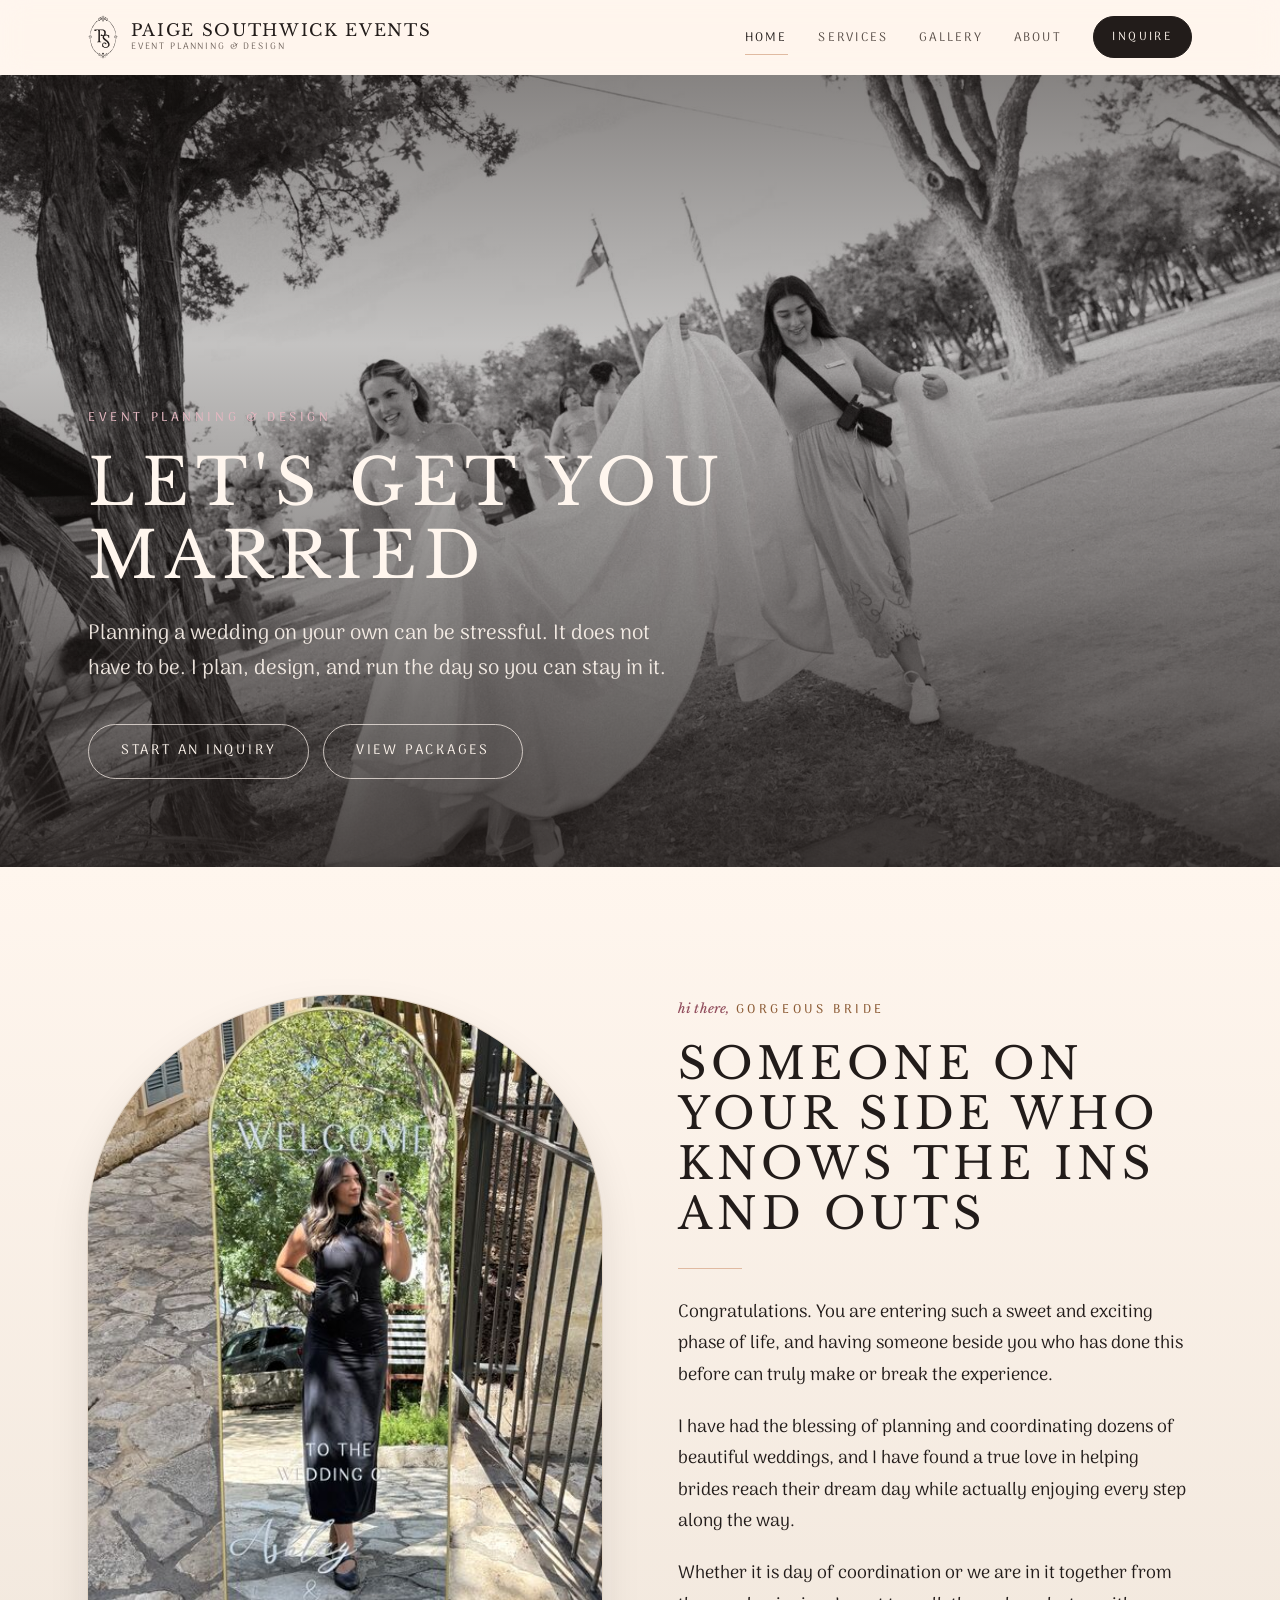
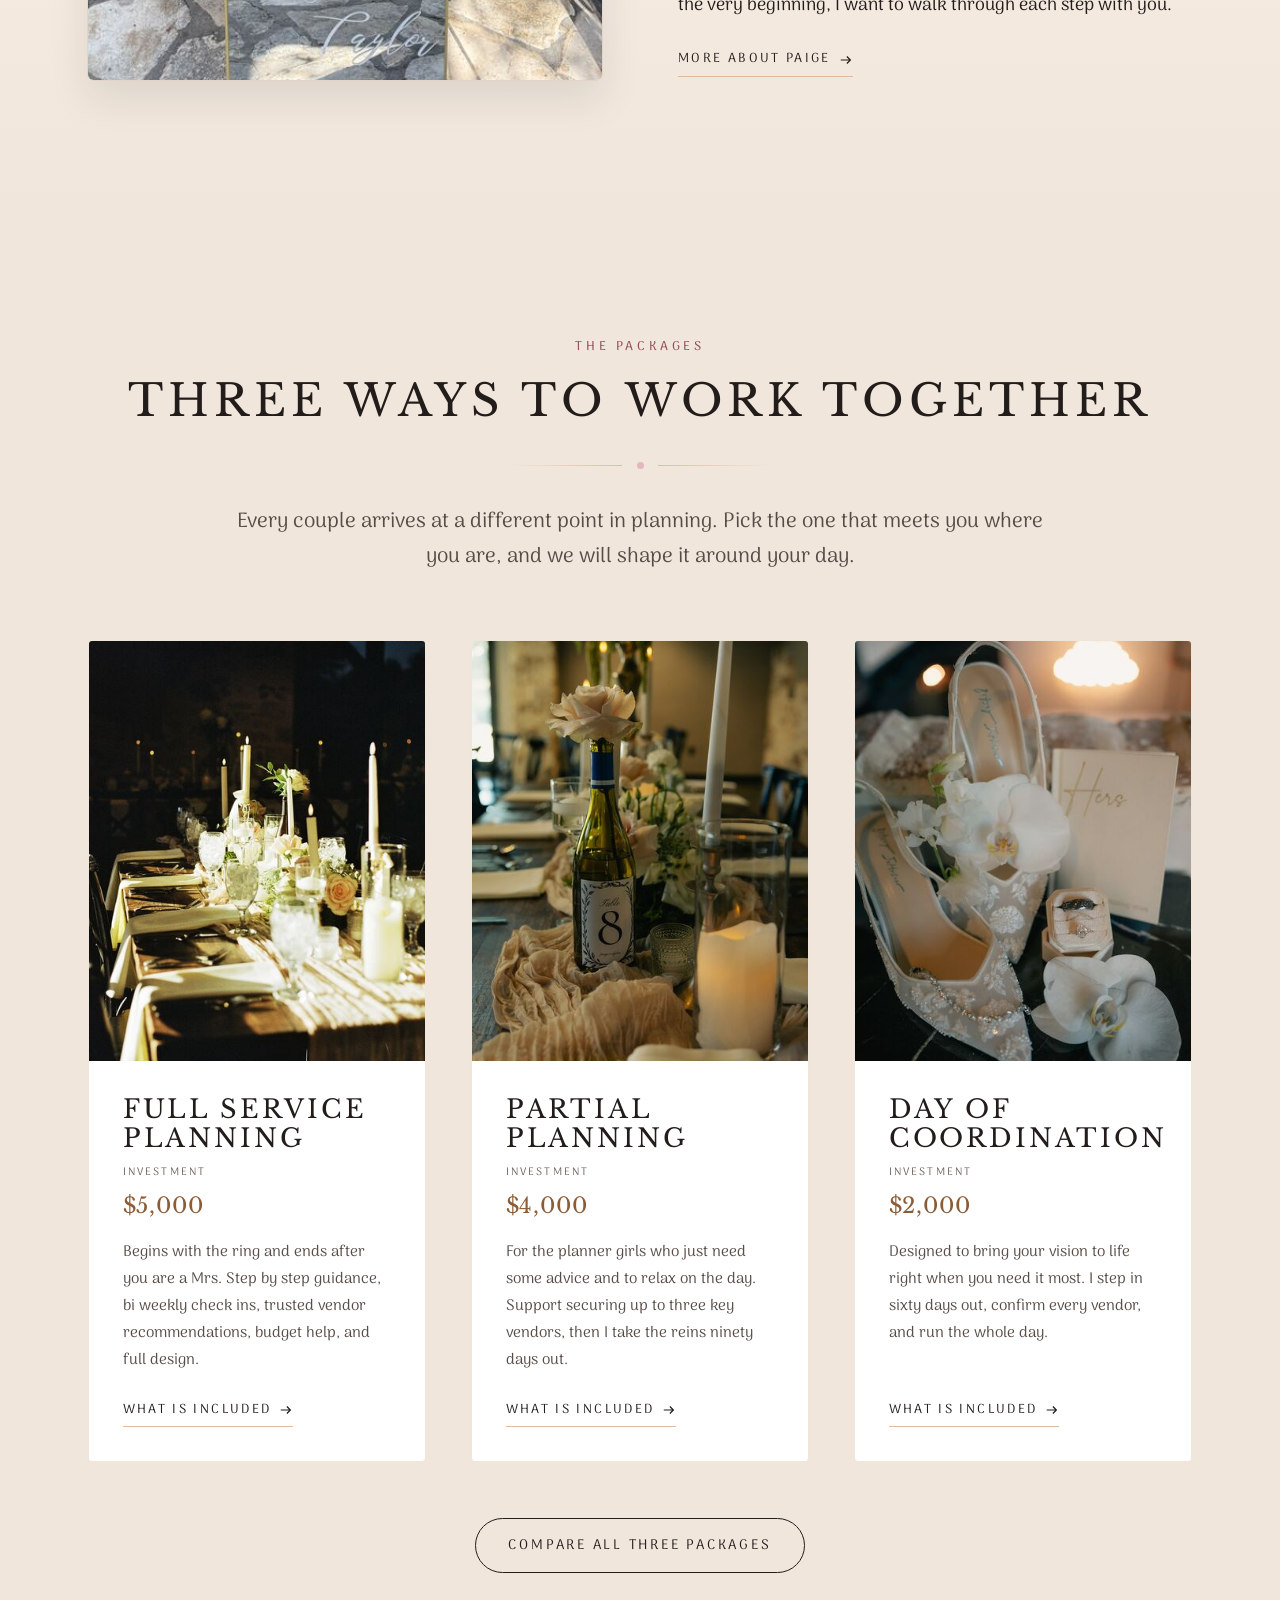
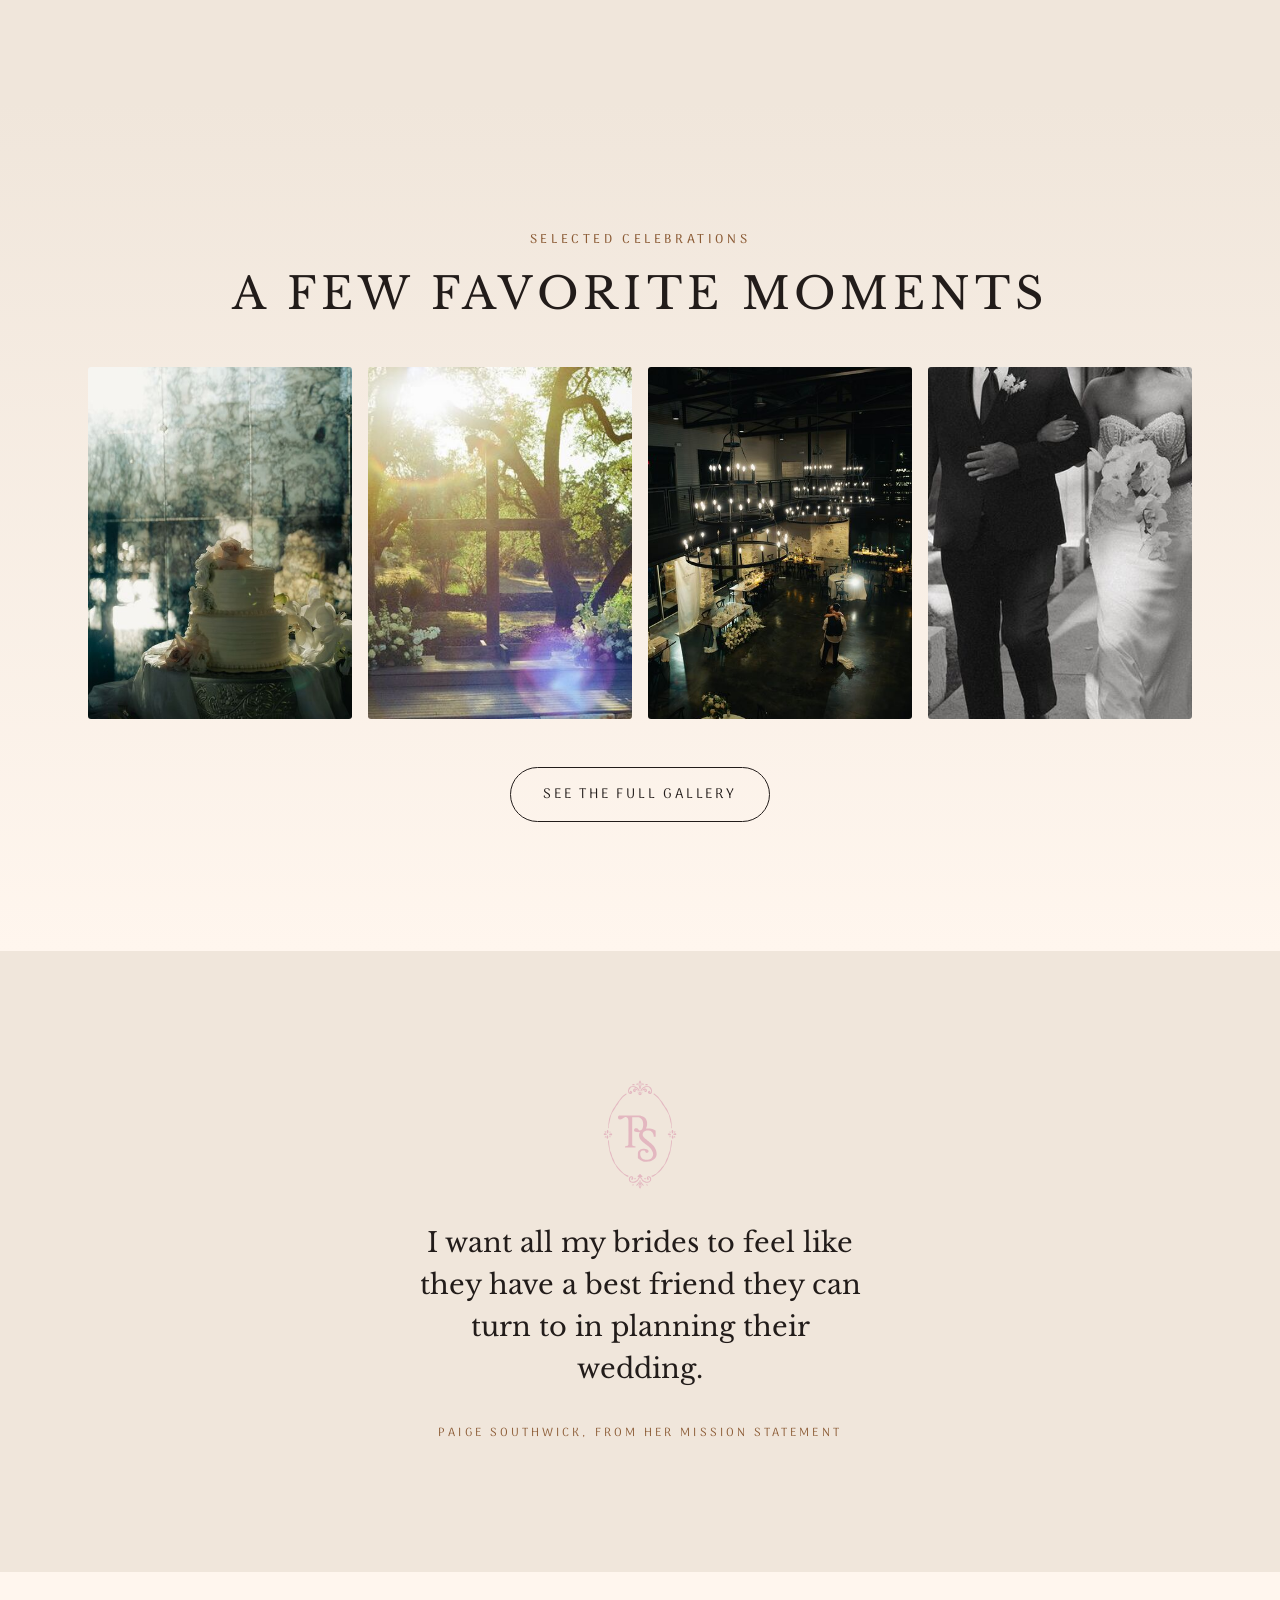
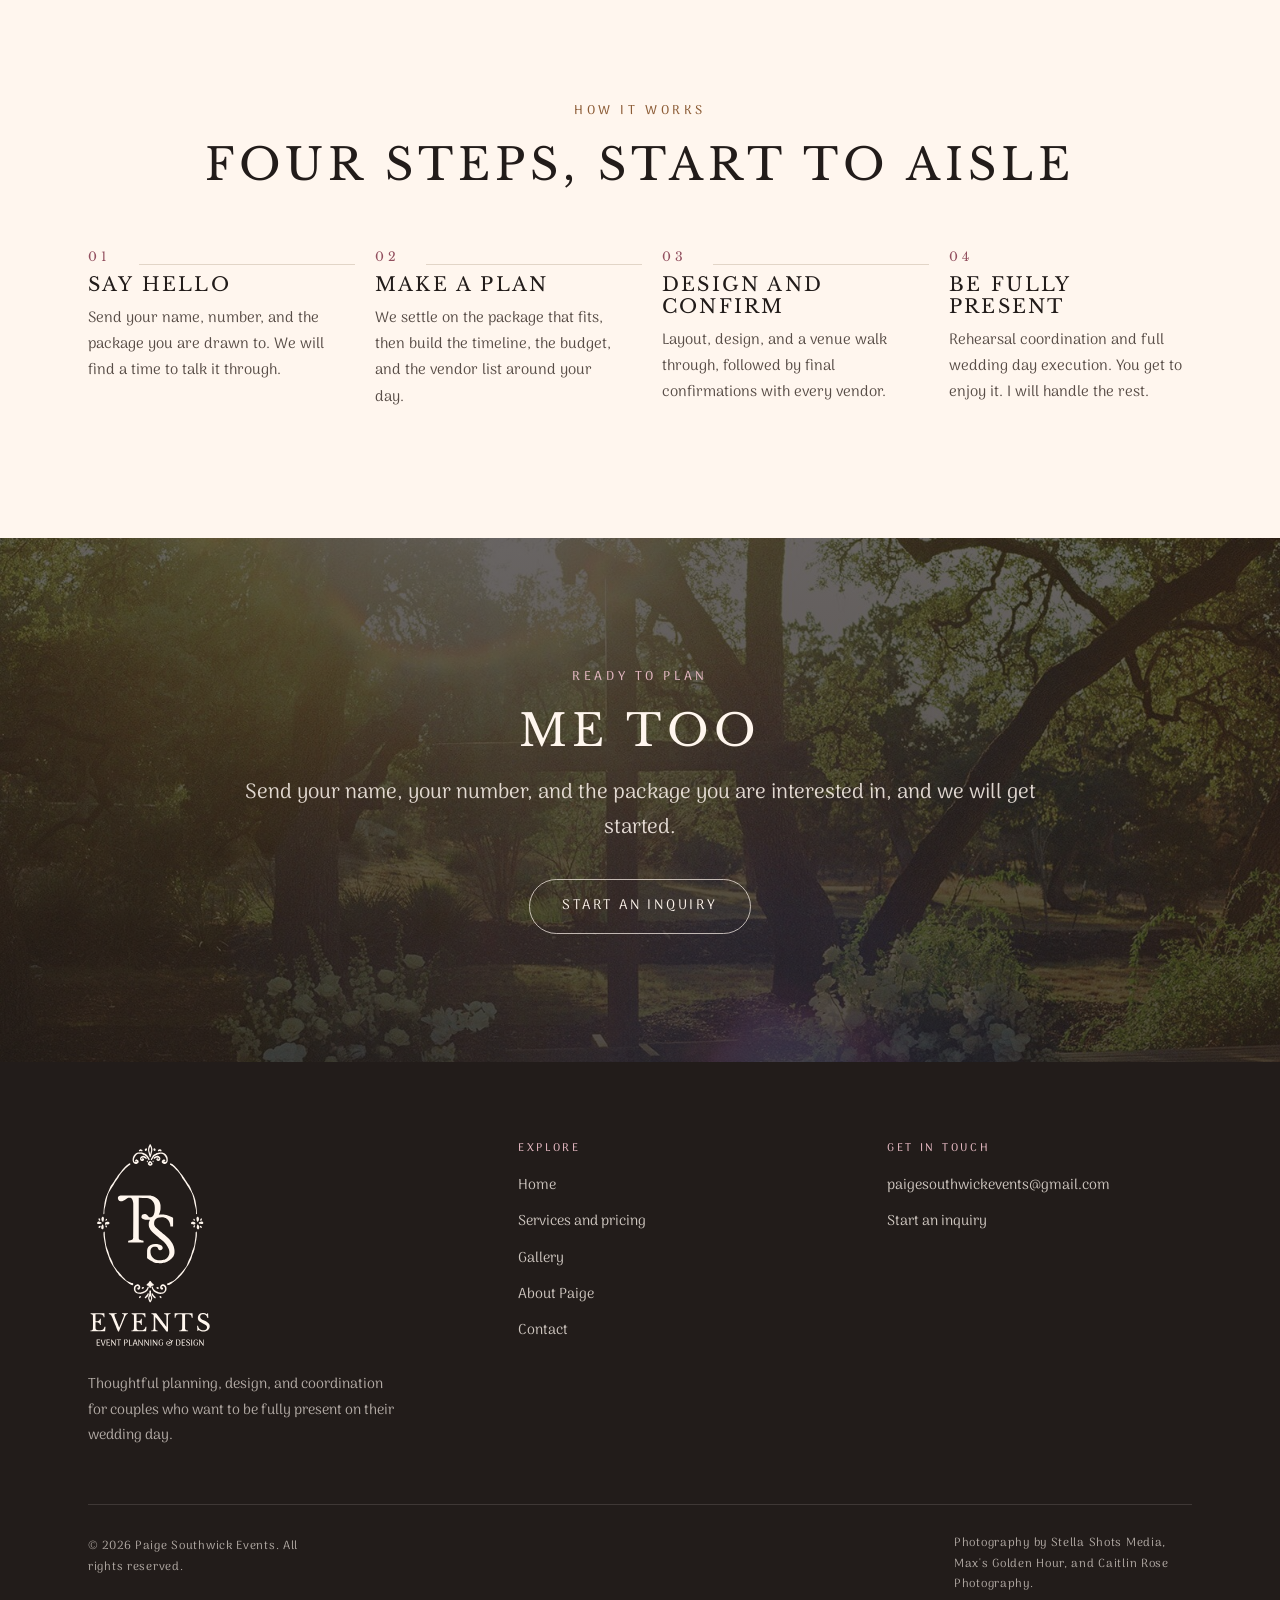
==== commit 1d546a93: "Changed the wedding count in Paige's bio from hundreds to dozens - Updated the Meet Paige paragraph " ====
--- a/index.html
+++ b/index.html
@@ -87,7 +87,7 @@
         <h2 class="display h-lg">Someone on your side who knows the ins and outs</h2>
         <hr class="rule">
         <p>Congratulations. You are entering such a sweet and exciting phase of life, and having someone beside you who has done this before can truly make or break the experience.</p>
-        <p>I have had the blessing of planning and coordinating hundreds of beautiful weddings, and I have found a true love in helping brides reach their dream day while actually enjoying every step along the way.</p>
+        <p>I have had the blessing of planning and coordinating dozens of beautiful weddings, and I have found a true love in helping brides reach their dream day while actually enjoying every step along the way.</p>
         <p>Whether it is day of coordination or we are in it together from the very beginning, I want to walk through each step with you.</p>
         <a class="link-arrow" href="about.html">
           More about Paige
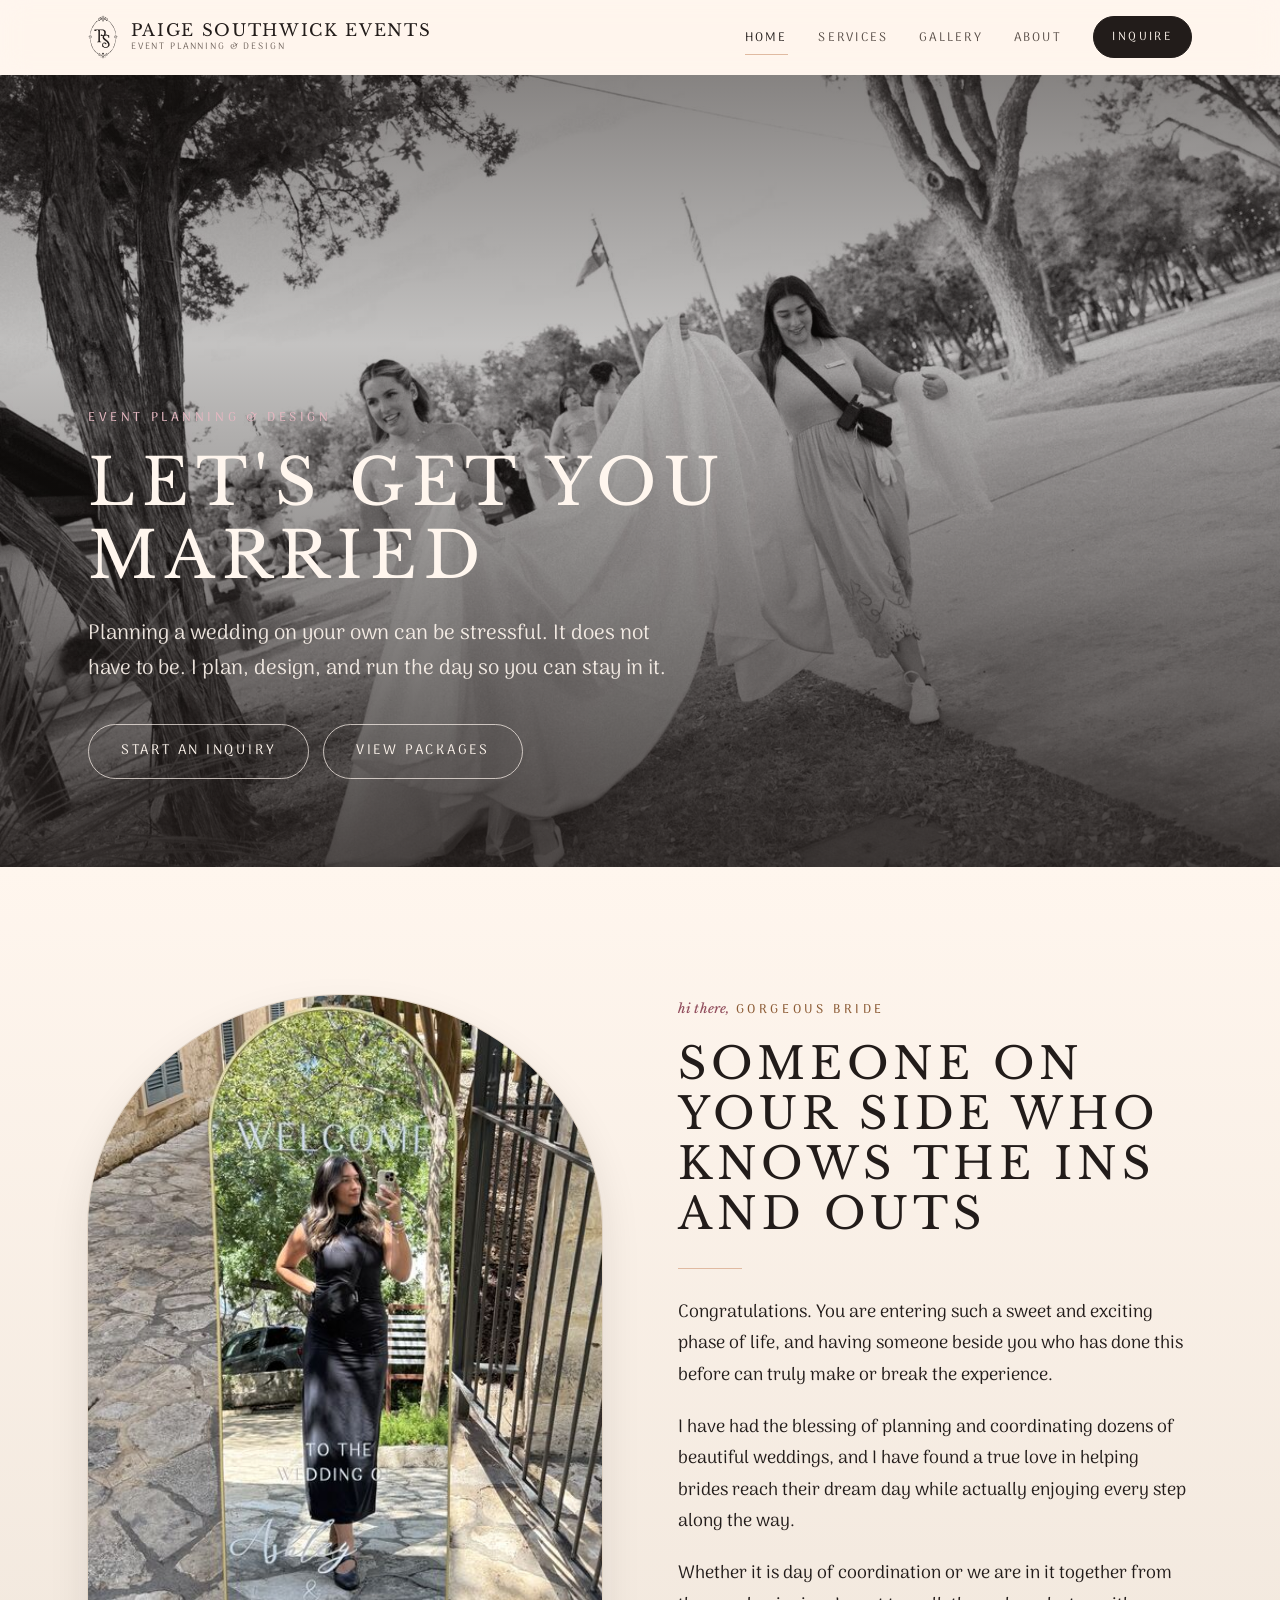
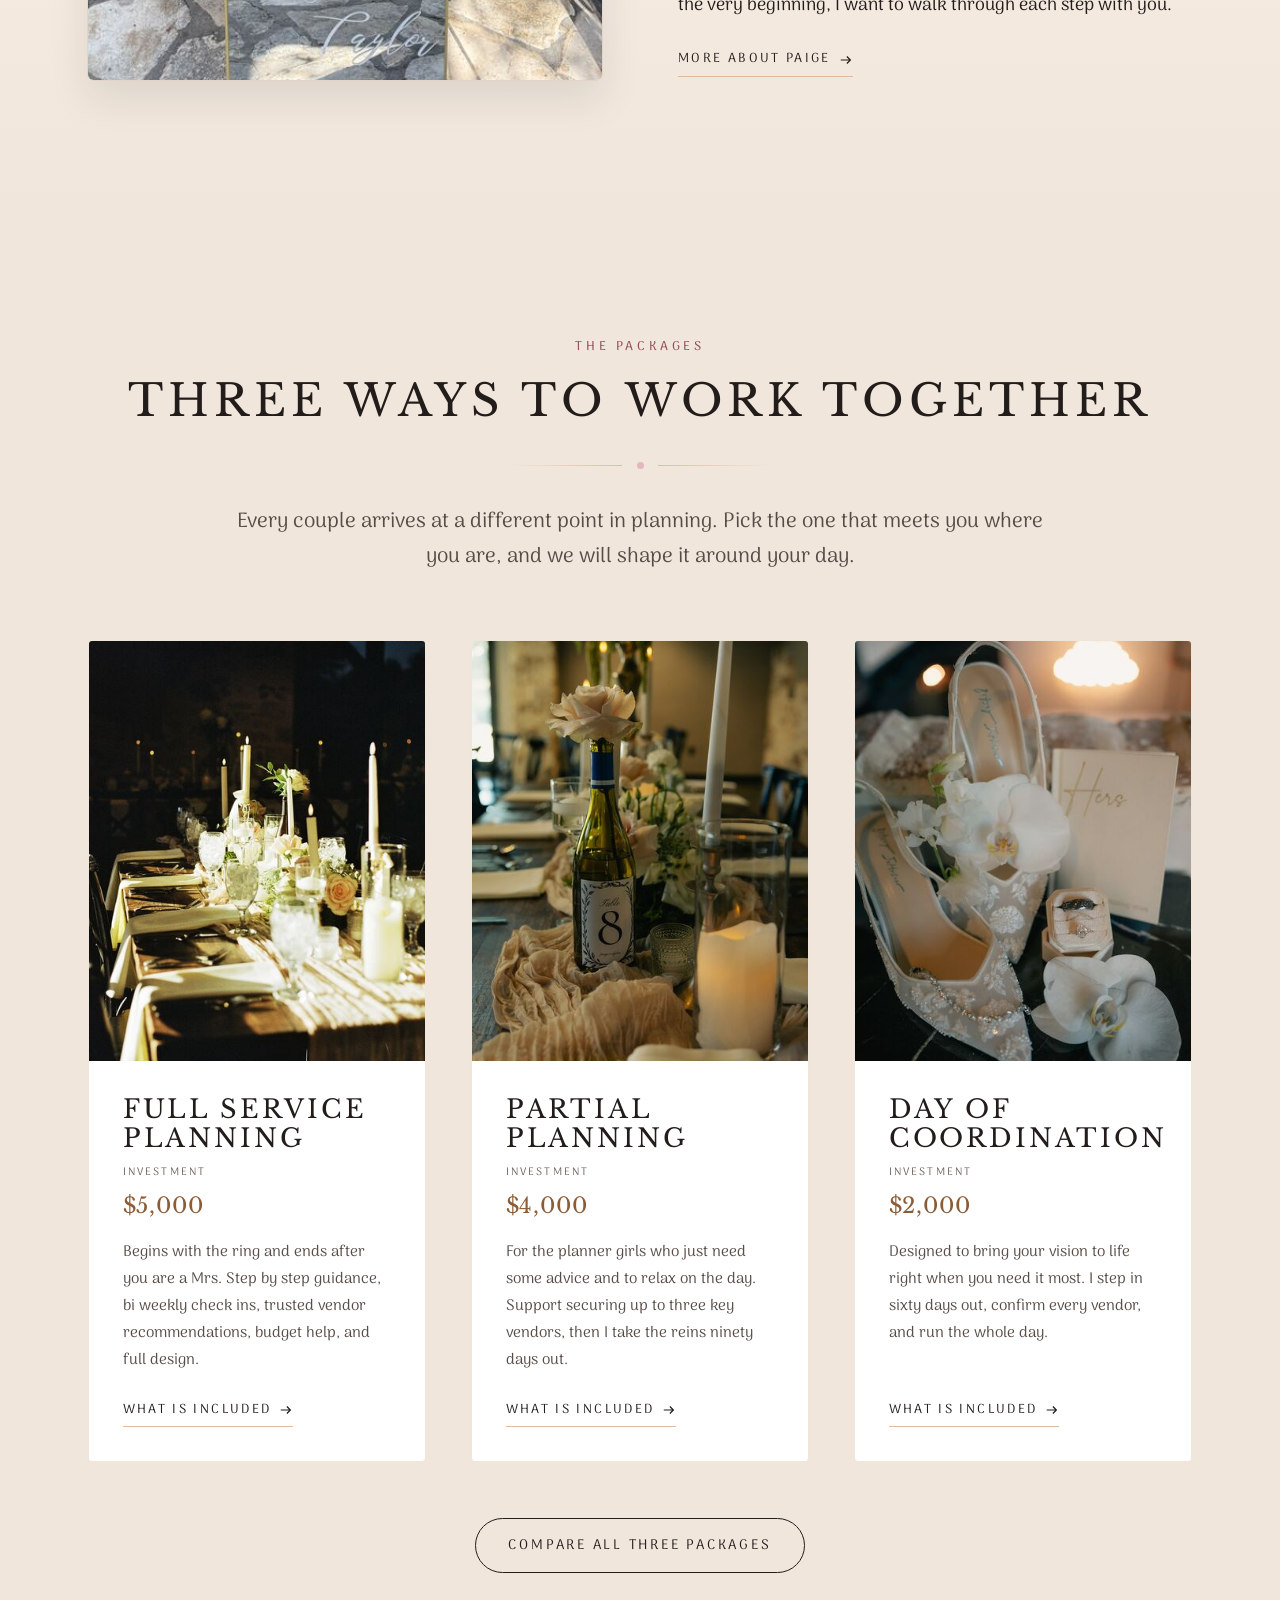
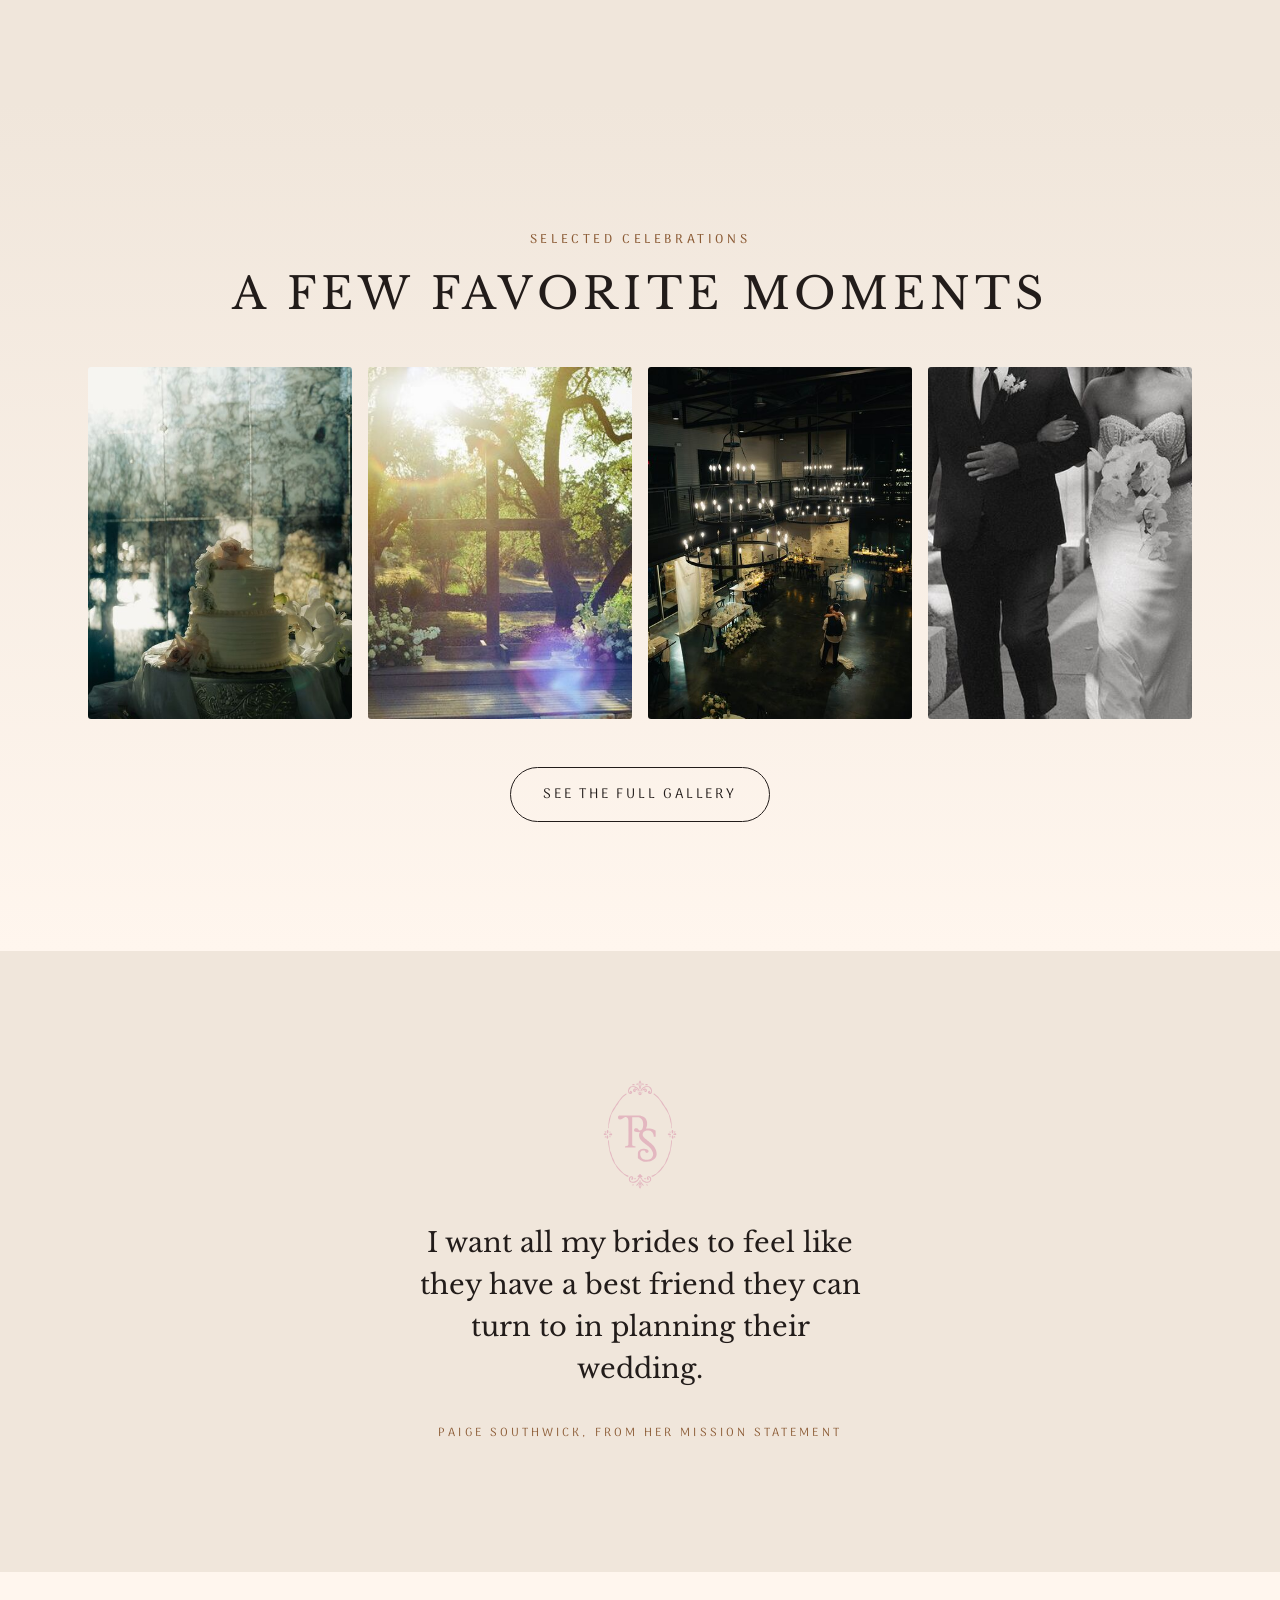
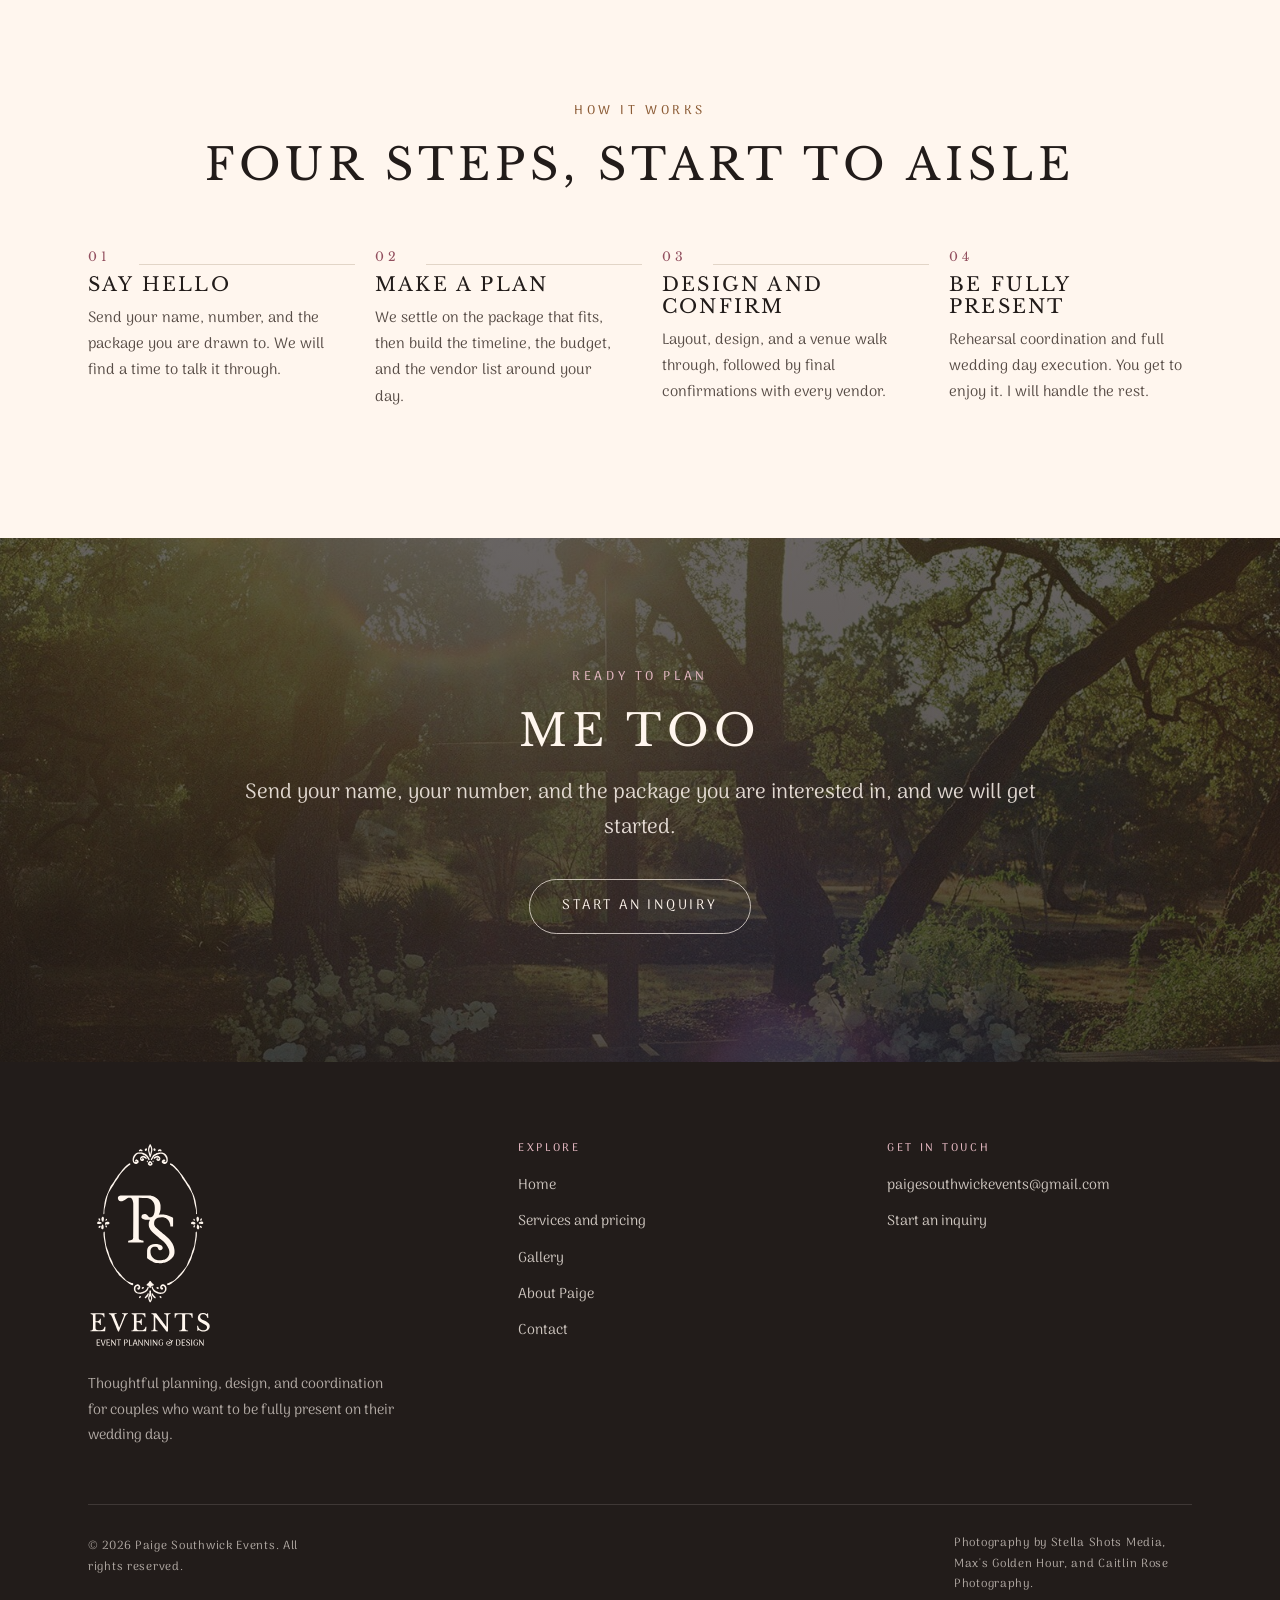
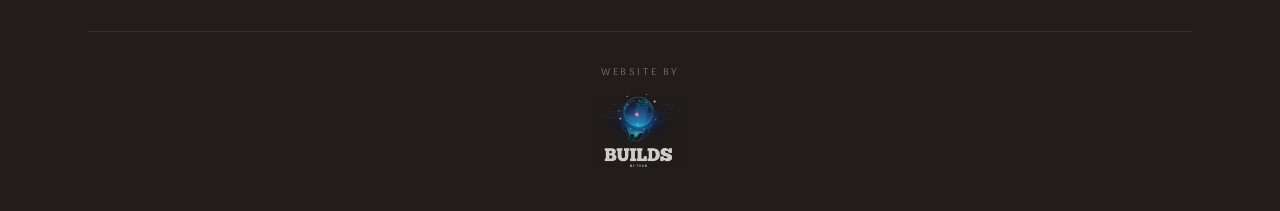
==== commit 21014c08: "Added the Builds by Thor maker's mark and corrected Paige's wedding count - Added a Website by credi" ====
--- a/index.html
+++ b/index.html
@@ -281,6 +281,13 @@
       <p>&copy; <span data-year>2026</span> Paige Southwick Events. All rights reserved.</p>
       <p class="site-footer__credit">Photography by Stella Shots Media, Max's Golden Hour, and Caitlin Rose Photography.</p>
     </div>
+    <div class="footer-credit">
+      <a class="footer-credit__link" href="https://buildsbythor.com/" target="_blank" rel="noopener noreferrer">
+        <span class="footer-credit__label">Website by</span>
+        <img class="footer-credit__logo" src="assets/brand/builds-by-thor.webp" alt="Builds by Thor" width="360" height="289" loading="lazy" decoding="async">
+        <span class="sr-only">(opens in a new tab)</span>
+      </a>
+    </div>
   </div>
 </footer>
 
--- a/css/styles.css
+++ b/css/styles.css
@@ -996,7 +996,7 @@
 .site-footer {
   background: var(--ink);
   color: rgba(255, 246, 238, .74);
-  padding-block: clamp(3.5rem, 7vw, 5rem) 2rem;
+  padding-block: clamp(3.5rem, 7vw, 5rem) 2.75rem;
   font-size: .9rem;
 }
 .site-footer__top {
@@ -1101,3 +1101,46 @@
   .brand__tag { display: none; }
   .brand__name { font-size: .82rem; letter-spacing: .08em; }
 }
+
+/* --------------------------------------------------------------------------
+   Maker's mark
+   The Builds by Thor logo is supplied on a near black backing. Screening it
+   over the ink footer drops that backing out entirely and leaves only the
+   glow and the wordmark, so no dark rectangle shows against the warm brown.
+   -------------------------------------------------------------------------- */
+
+.footer-credit {
+  display: flex;
+  justify-content: center;
+  margin-top: clamp(1.5rem, 3vw, 2.25rem);
+  padding-top: clamp(1.5rem, 3vw, 2rem);
+  border-top: 1px solid rgba(255, 246, 238, .09);
+}
+.footer-credit__link {
+  display: inline-flex;
+  flex-direction: column;
+  align-items: center;
+  gap: .75rem;
+  text-decoration: none;
+  opacity: .78;
+  transition: opacity .3s var(--ease);
+}
+.footer-credit__link:hover,
+.footer-credit__link:focus-visible { opacity: 1; }
+.footer-credit__label {
+  font-family: var(--font-body);
+  font-size: .62rem;
+  letter-spacing: .26em;
+  text-transform: uppercase;
+  color: rgba(255, 246, 238, .5);
+  transition: color .3s var(--ease);
+}
+.footer-credit__link:hover .footer-credit__label { color: rgba(255, 246, 238, .75); }
+.footer-credit__logo {
+  width: 92px;
+  height: auto;
+  mix-blend-mode: screen;
+}
+@media (max-width: 560px) {
+  .footer-credit__logo { width: 82px; }
+}
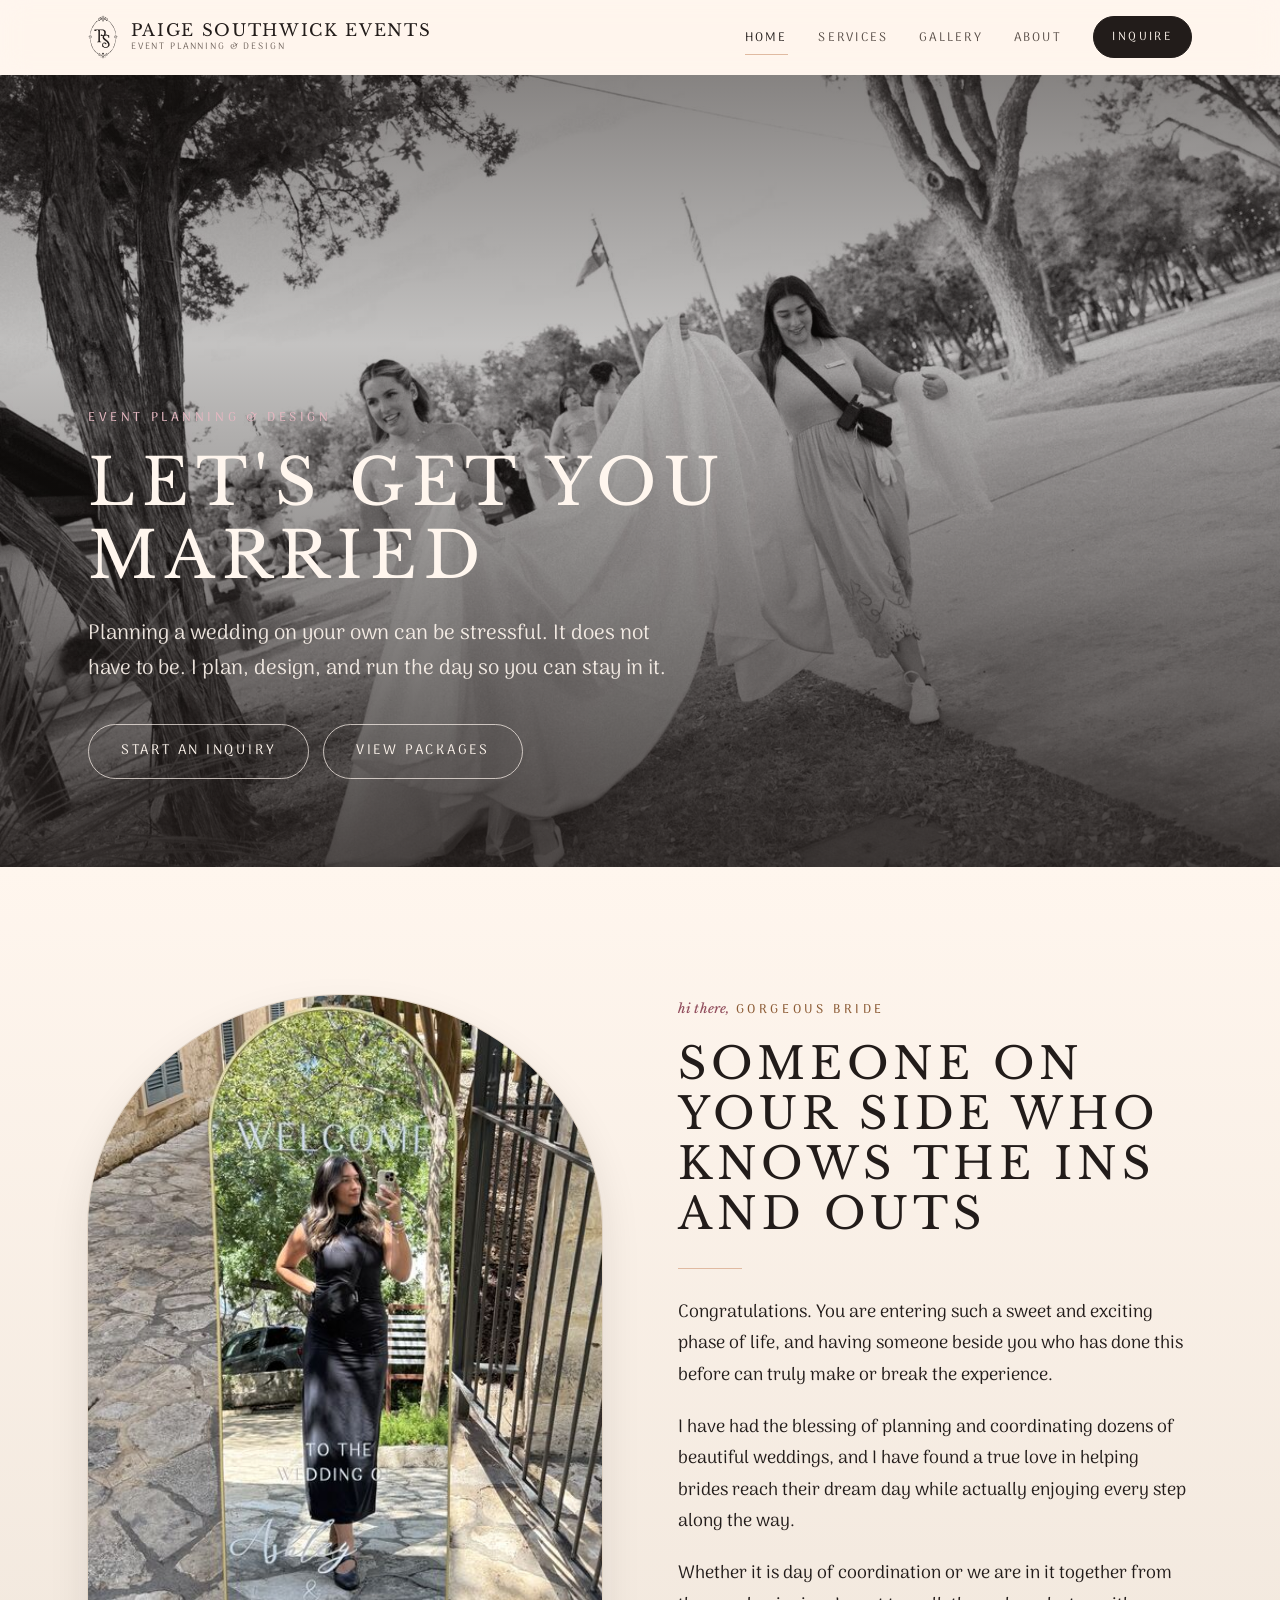
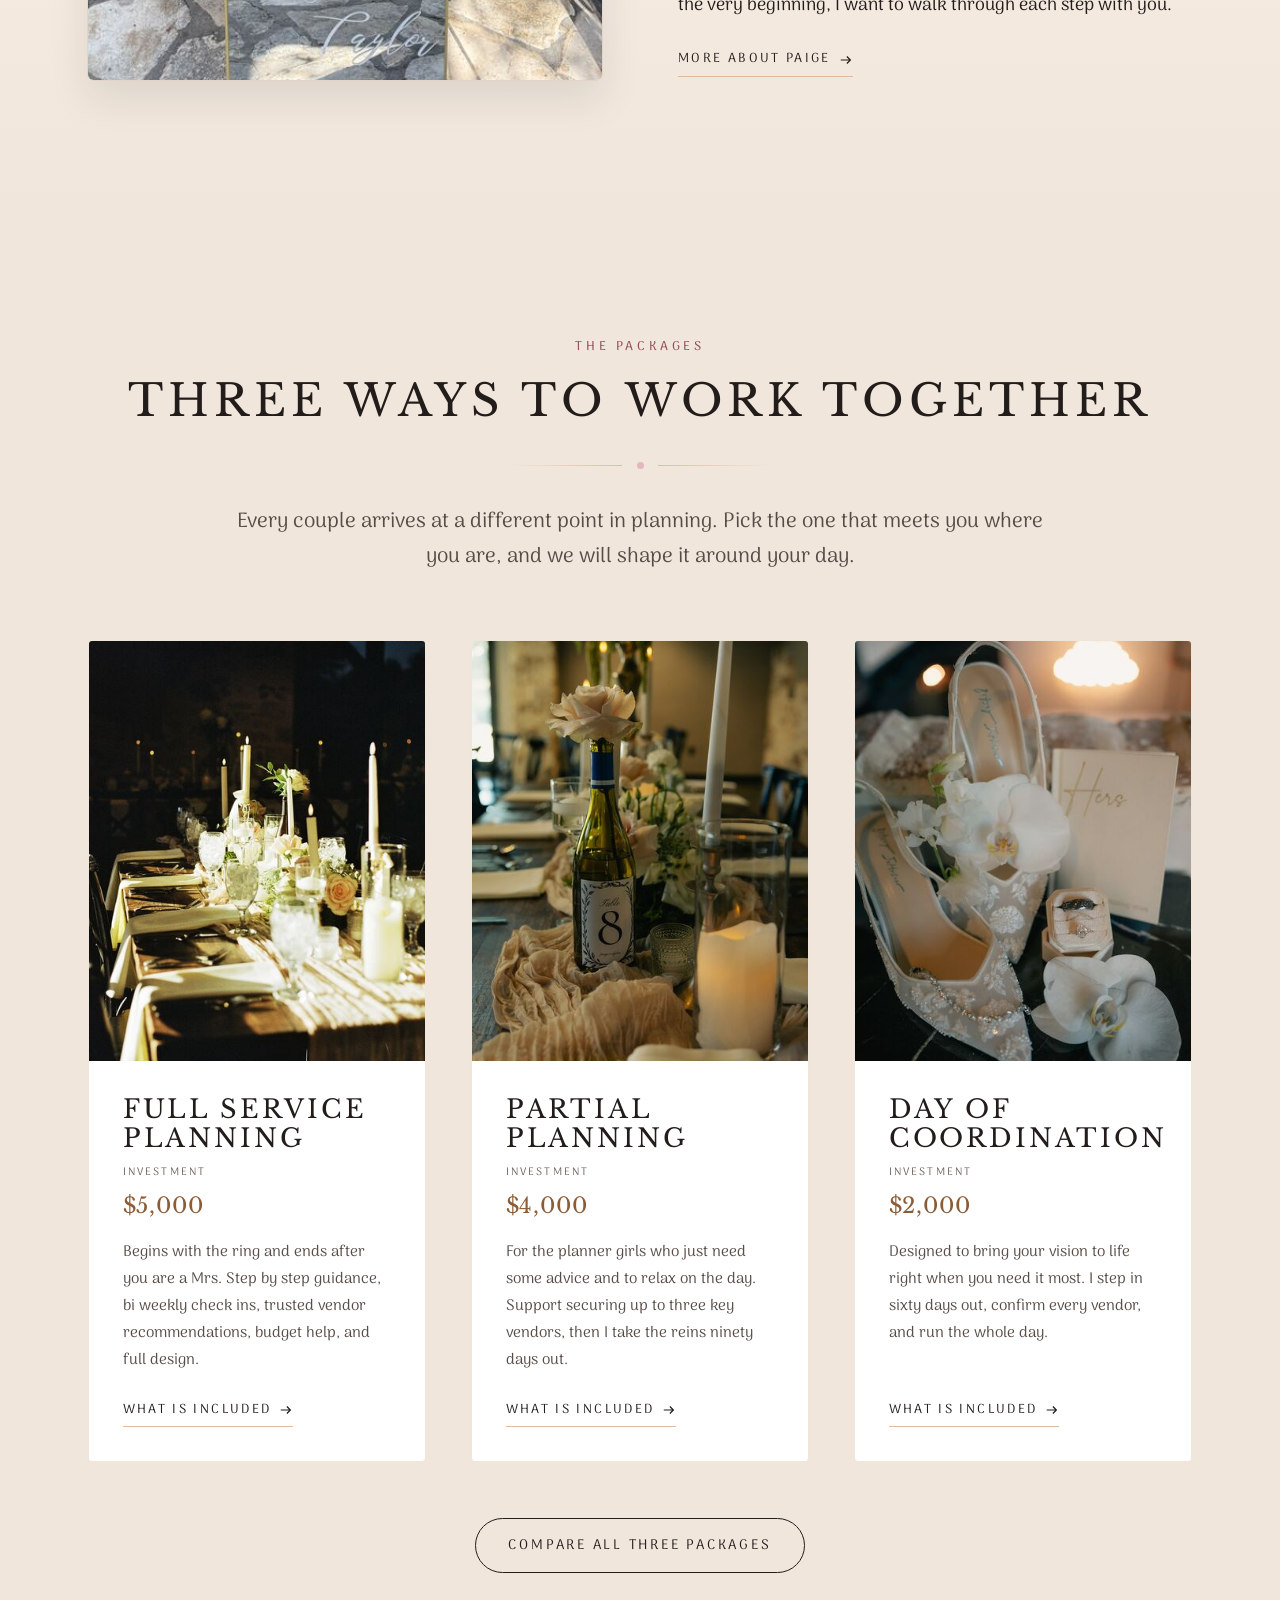
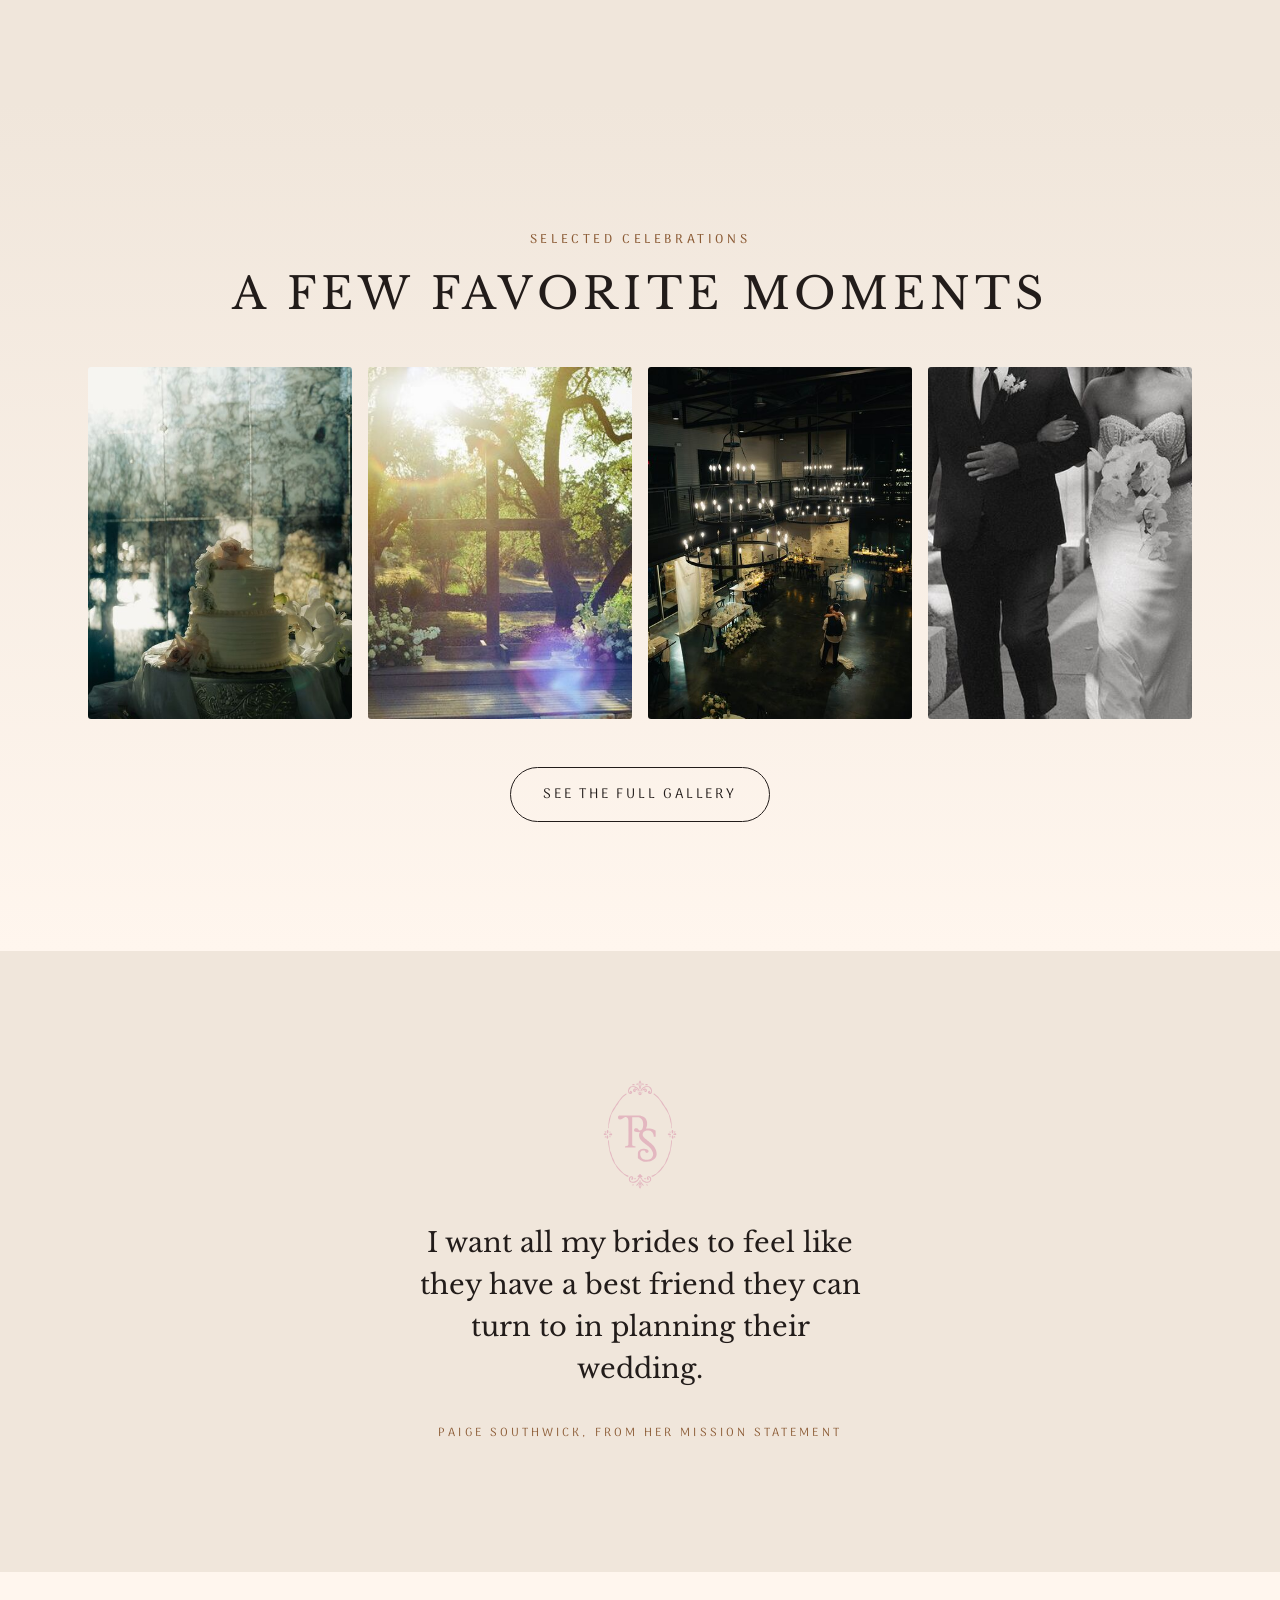
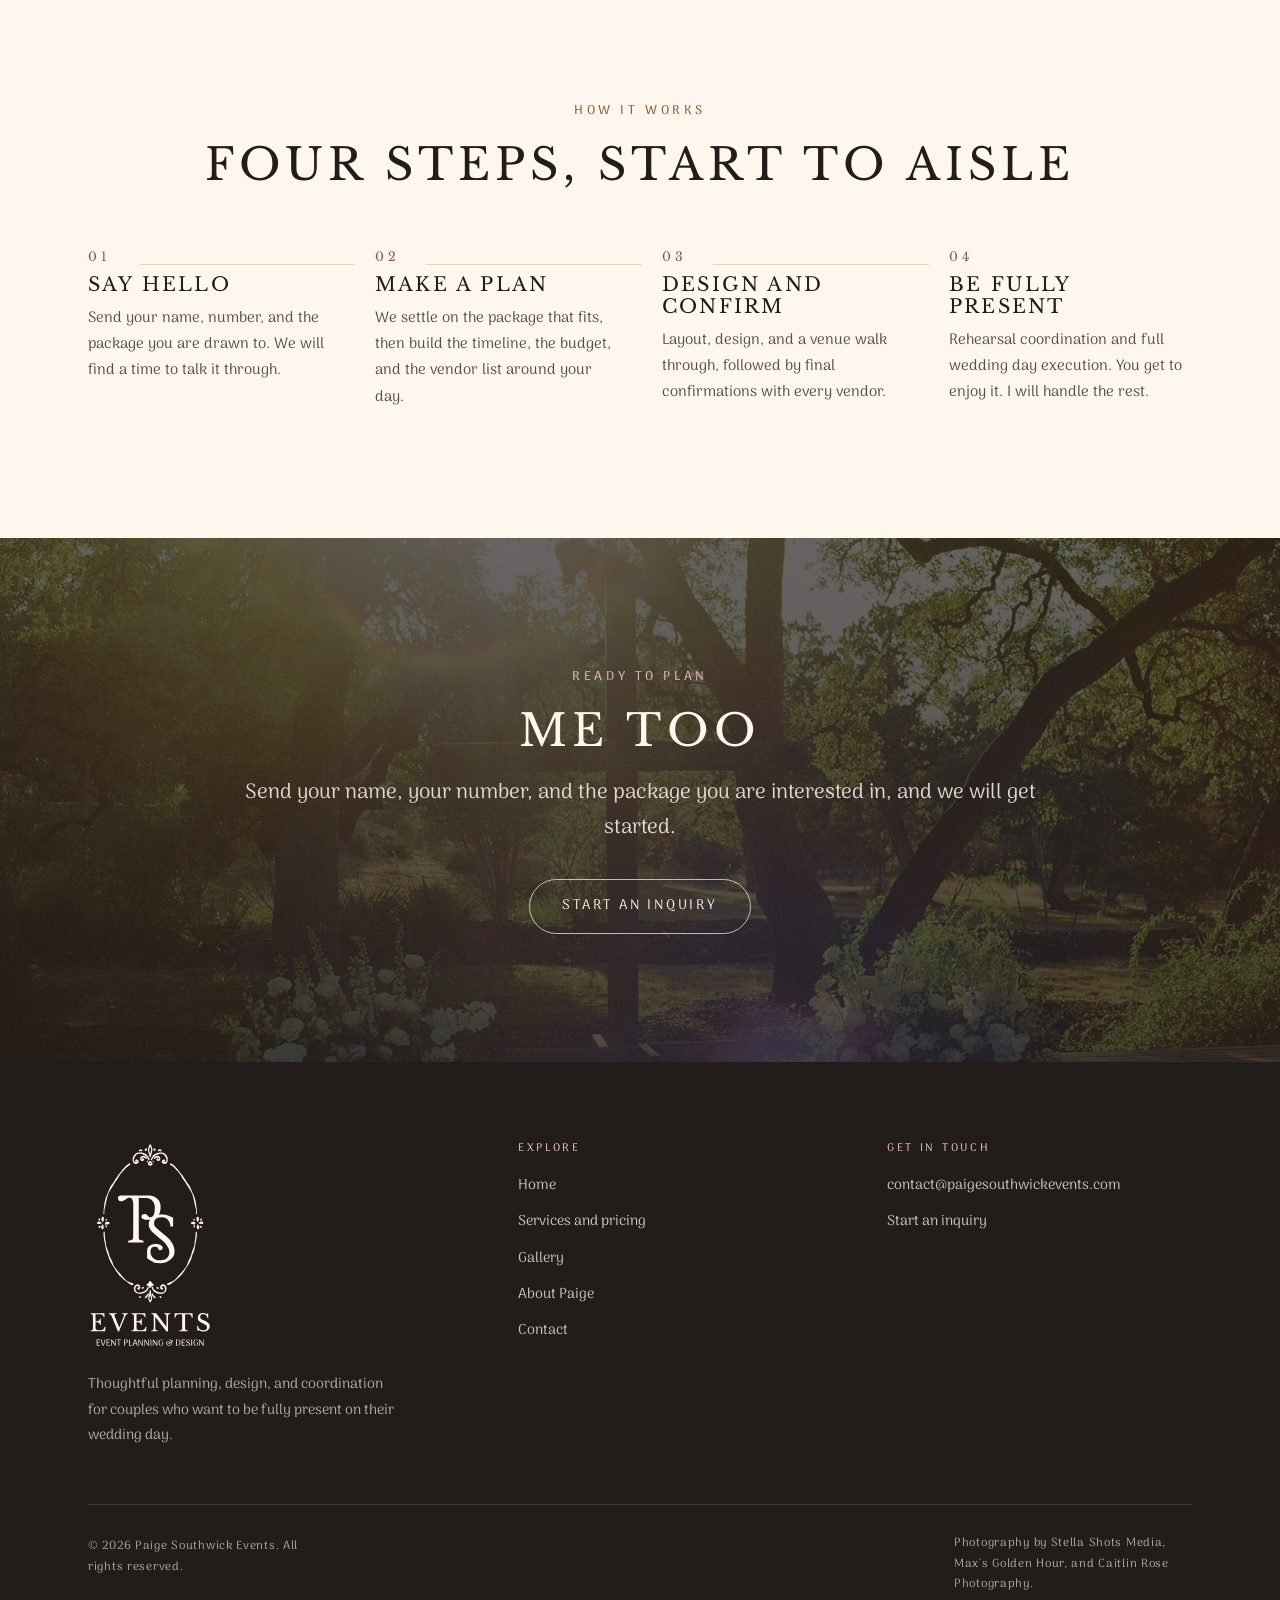
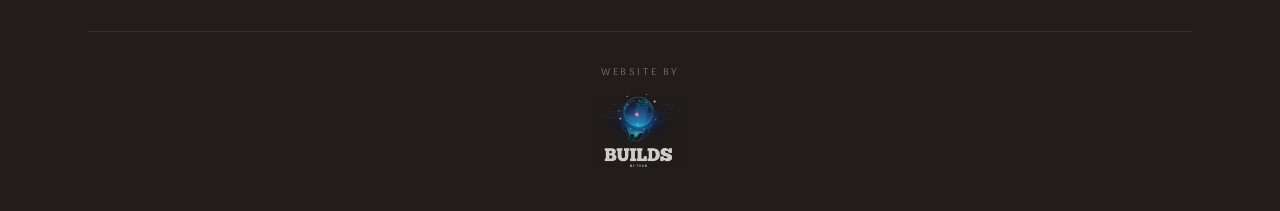
==== commit ec535ee1: "Changed contact email to Hostinger address" ====
--- a/index.html
+++ b/index.html
@@ -6,13 +6,13 @@
 <title>Paige Southwick Events | Wedding Planning and Design</title>
 <meta name="description" content="Wedding planning, design, and day of coordination with Paige Southwick. Full service, partial planning, and day of packages for couples who want to be fully present on their wedding day.">
 <meta name="theme-color" content="#FFF6EE">
-<link rel="canonical" href="https://sundevilthor.github.io/paige-southwick-events-v2/">
+<link rel="canonical" href="https://paigesouthwickevents.com/">
 <meta property="og:type" content="website">
 <meta property="og:site_name" content="Paige Southwick Events">
-<meta property="og:url" content="https://sundevilthor.github.io/paige-southwick-events-v2/">
+<meta property="og:url" content="https://paigesouthwickevents.com/">
 <meta property="og:title" content="Paige Southwick Events | Wedding Planning and Design">
 <meta property="og:description" content="Wedding planning, design, and day of coordination for couples who want to be fully present on their wedding day.">
-<meta property="og:image" content="https://sundevilthor.github.io/paige-southwick-events-v2/assets/brand/og.png">
+<meta property="og:image" content="https://paigesouthwickevents.com/assets/brand/og.png">
 <meta property="og:image:width" content="1200">
 <meta property="og:image:height" content="630">
 <meta name="twitter:card" content="summary_large_image">
@@ -272,7 +272,7 @@
       <div>
         <h3>Get in touch</h3>
         <ul>
-          <li><a href="mailto:paigesouthwickevents@gmail.com?subject=Wedding%20inquiry">paigesouthwickevents@gmail.com</a></li>
+          <li><a href="mailto:contact@paigesouthwickevents.com?subject=Wedding%20inquiry">contact@paigesouthwickevents.com</a></li>
           <li><a href="contact.html">Start an inquiry</a></li>
         </ul>
       </div>
